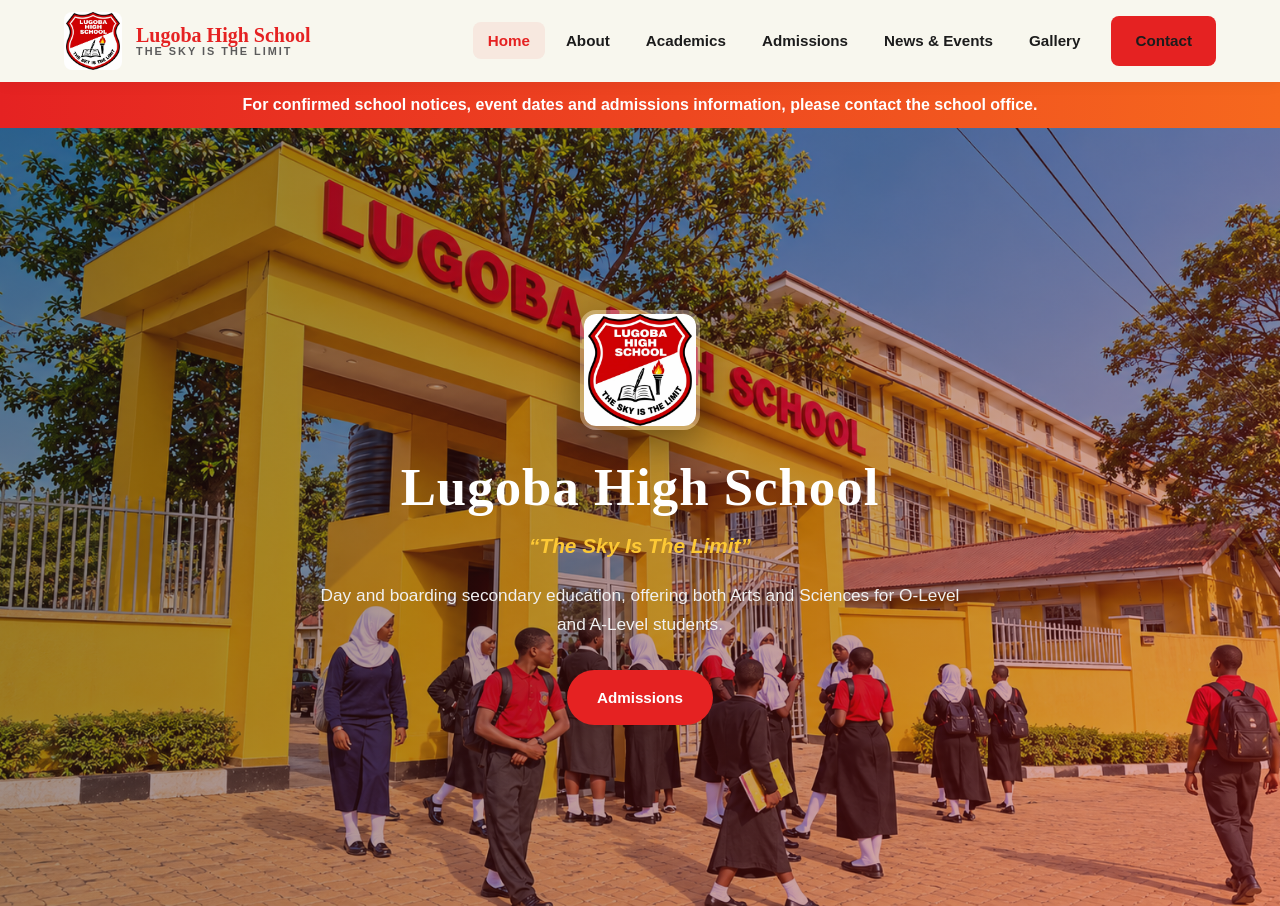
==== index.html @ 009a95e4 "Use compressed WebP images on Home Updated the favicon and Open Graph image to use a new badge image" ====
<!doctype html><html lang="en"><head><meta charset="utf-8"><meta name="viewport" content="width=device-width,initial-scale=1"><title>Lugoba High School | The Sky Is The Limit</title><meta name="description" content="Day and boarding secondary education in Arts and Sciences."><link rel="canonical" href="https://asha1512-i.github.io/lugoba-high-school/"><link rel="icon" href="img/badge.webp" type="image/png"><meta property="og:type" content="website"><meta property="og:title" content="Lugoba High School | The Sky Is The Limit"><meta property="og:description" content="Day and boarding secondary education in Arts and Sciences."><meta property="og:url" content="https://asha1512-i.github.io/lugoba-high-school/"><meta property="og:image" content="https://asha1512-i.github.io/lugoba-high-school/img/badge.webp"><meta name="twitter:card" content="summary_large_image"><link rel="stylesheet" href="css/styles.css"></head><body><header class="header"><nav class="nav"><a class="brand" href="index.html"><img src="img/badge.webp" alt="Lugoba badge"><span class="bt">Lugoba High School<span class="bs">The Sky Is The Limit</span></span></a><ul class="menu" id="menu"><li><a class="active" href="index.html">Home</a></li><li><a href="about.html">About</a></li><li><a href="academics.html">Academics</a></li><li><a href="admissions.html">Admissions</a></li><li><a href="news.html">News &amp; Events</a></li><li><a href="gallery.html">Gallery</a></li><li><a class="btn btn-primary" href="contact.html">Contact</a></li></ul><button class="burger" id="burger" aria-label="Menu"><span></span><span></span><span></span></button></nav></header><div class="marquee" role="status"><div class="container">For confirmed school notices, event dates and admissions information, please contact the school office.</div></div><section class="hero"><div class="container"><img class="badge-float" src="img/badge.webp" alt="Lugoba High School badge"><h1>Lugoba High School</h1><p class="motto">“The Sky Is The Limit”</p><p>Day and boarding secondary education, offering both Arts and Sciences for O-Level and A-Level students.</p><div class="hero-btns"><a class="btn btn-primary" href="admissions.html">Admissions</a><a class="btn btn-ghost" href="c
---- css/styles.css ----
:root{
  --red:#E52222;
  --red-dark:#B51515;
  --cream:#F8F7EE;
  --black:#111111;
  --orange:#F6681E;
  --yellow:#FDC935;
  --ink:#1c1c1c;
  --muted:#5b5b5b;
  --line:#e5e2d6;
  --shadow:0 10px 30px rgba(0,0,0,.08);
  --radius:14px;
  --maxw:1200px;
  --font:'Segoe UI',Roboto,'Helvetica Neue',Arial,sans-serif;
  --head:'Georgia','Times New Roman',serif;
}
*{margin:0;padding:0;box-sizing:border-box}
html{scroll-behavior:smooth}
body{font-family:var(--font);color:var(--ink);background:var(--cream);line-height:1.65;overflow-x:hidden}
img{max-width:100%;display:block}
a{color:inherit;text-decoration:none}
.container{max-width:var(--maxw);margin:0 auto;padding:0 24px}
h1,h2,h3,h4{font-family:var(--head);line-height:1.2;color:var(--black)}
section{position:relative}
.sec{padding:84px 0}
.sec-head{text-align:center;max-width:720px;margin:0 auto 54px}
.sec-head .kicker{display:inline-block;color:var(--red);font-weight:700;letter-spacing:2px;text-transform:uppercase;font-size:.78rem;font-family:var(--font);margin-bottom:12px}
.sec-head h2{font-size:2.3rem;margin-bottom:14px}
.sec-head p{color:var(--muted)}
.divider{width:70px;height:4px;background:linear-gradient(90deg,var(--orange),var(--yellow));border-radius:4px;margin:16px auto 0}

/* buttons */
.btn{display:inline-block;padding:13px 28px;border-radius:40px;font-weight:700;font-size:.95rem;transition:.25s;cursor:pointer;border:2px solid transparent}
.btn-primary{background:var(--red);color:#fff}
.btn-primary:hover{background:var(--red-dark);transform:translateY(-2px)}
.btn-ghost{background:transparent;color:#fff;border-color:rgba(255,255,255,.7)}
.btn-ghost:hover{background:#fff;color:var(--red)}
.btn-dark{background:var(--black);color:#fff}
.btn-dark:hover{background:#000;transform:translateY(-2px)}

/* top bar */
.topbar{background:var(--black);color:#ddd;font-size:.82rem}
.topbar .container{display:flex;justify-content:space-between;align-items:center;flex-wrap:wrap;gap:8px;padding-top:9px;padding-bottom:9px}
.topbar a{color:#ddd;transition:.2s}
.topbar a:hover{color:var(--yellow)}
.topbar .tb-left span{margin-right:20px}
.topbar .tb-left i,.topbar .tb-social a{color:var(--yellow)}
.topbar .tb-social a{margin-left:14px;font-weight:700}

/* header / nav */
.header{background:var(--cream);position:sticky;top:0;z-index:100;box-shadow:0 2px 14px rgba(0,0,0,.06)}
.nav{display:flex;align-items:center;justify-content:space-between;padding:12px 24px;max-width:var(--maxw);margin:0 auto}
.brand{display:flex;align-items:center;gap:14px}
.brand img{height:58px;width:58px;border-radius:8px;object-fit:cover}
.brand .bt{font-family:var(--head);font-weight:700;color:var(--red);font-size:1.25rem;line-height:1.1}
.brand .bs{display:block;font-family:var(--font);font-size:.68rem;letter-spacing:2px;color:var(--muted);text-transform:uppercase;font-weight:600}
.menu{display:flex;align-items:center;gap:6px;list-style:none}
.menu a{padding:10px 15px;font-weight:600;font-size:.95rem;border-radius:8px;transition:.2s;color:var(--ink)}
.menu a:hover,.menu a.active{color:var(--red);background:rgba(229,34,34,.07)}
.menu .btn{margin-left:10px;padding:10px 22px}
.menu .btn:hover{color:#fff}
.burger{display:none;flex-direction:column;gap:5px;background:none;border:none;cursor:pointer;padding:8px}
.burger span{width:26px;height:3px;background:var(--black);border-radius:3px;transition:.3s}

/* hero */
.hero{position:relative;display:flex;align-items:center;min-height:calc(100vh - 122px);background:linear-gradient(120deg,rgba(17,17,17,.48),rgba(181,21,21,.36)),url('../img/Lugoba High School Entrance Scene.png') center/cover;color:#fff;padding:80px 0;text-align:center}
.hero .badge-float{width:120px;height:120px;border-radius:16px;margin:0 auto 26px;box-shadow:0 12px 40px rgba(0,0,0,.4);border:4px solid rgba(255,255,255,.3)}
.hero h1{color:#fff;font-size:3.3rem;margin-bottom:10px;letter-spacing:1px}
.hero .motto{color:var(--yellow);font-size:1.3rem;font-weight:700;font-style:italic;margin-bottom:18px}
.hero p{max-width:650px;margin:0 auto 32px;color:#f0f0f0;font-size:1.08rem}
.hero .hero-btns{display:flex;gap:16px;justify-content:center;flex-wrap:wrap}

/* page banner */
.banner{background:linear-gradient(120deg,rgba(17,17,17,.85),rgba(181,21,21,.8)),url('../img/image 2.jpg') center/cover;color:#fff;padding:92px 0 72px;text-align:center}
.banner h1{color:#fff;font-size:2.8rem;margin-bottom:10px}
.banner .crumbs{color:#eee;font-size:.95rem}
.banner .crumbs a:hover{color:var(--yellow)}
.banner .crumbs span{color:var(--yellow)}

/* stats strip */
.stats{background:var(--black);color:#fff}
.stats .container{display:grid;grid-template-columns:repeat(4,1fr);gap:20px;padding:48px 24px}
.stat{text-align:center}
.stat .num{font-family:var(--head);font-size:2.6rem;font-weight:700;color:var(--yellow)}
.stat .lbl{font-size:.9rem;color:#ccc;letter-spacing:1px;text-transform:uppercase;margin-top:4px}

/* about intro two col */
.two-col{display:grid;grid-template-columns:1fr 1fr;gap:54px;align-items:center}
.two-col img{border-radius:var(--radius);box-shadow:var(--shadow);width:100%;height:100%;object-fit:cover;max-height:460px}
.two-col .kicker{color:var(--red);font-weight:700;letter-spacing:2px;text-transform:uppercase;font-size:.78rem;margin-bottom:12px;display:block}
.two-col h2{font-size:2.2rem;margin-bottom:18px}
.two-col p{color:var(--muted);margin-bottom:16px}
.ticks{list-style:none;margin:18px 0}
.ticks li{padding:7px 0 7px 32px;position:relative;font-weight:600;color:var(--ink)}
.ticks li:before{content:'\2713';position:absolute;left:0;top:7px;width:22px;height:22px;background:var(--red);color:#fff;border-radius:50%;font-size:.72rem;display:flex;align-items:center;justify-content:center}

/* cards grid */
.grid-3{display:grid;grid-template-columns:repeat(3,1fr);gap:28px}
.grid-2{display:grid;grid-template-columns:repeat(2,1fr);gap:28px}
.card{background:#fff;border-radius:var(--radius);box-shadow:var(--shadow);overflow:hidden;transition:.3s;border:1px solid var(--line)}
.card:hover{transform:translateY(-8px);box-shadow:0 18px 40px rgba(0,0,0,.13)}
.card .ico{width:64px;height:64px;border-radius:14px;background:linear-gradient(135deg,var(--red),var(--orange));color:#fff;display:flex;align-items:center;justify-content:center;font-size:1.7rem;margin-bottom:18px}
.card-body{padding:30px}
.card-body h3{font-size:1.3rem;margin-bottom:10px}
.card-body p{color:var(--muted);font-size:.96rem}
.card img.top{height:210px;width:100%;object-fit:cover}
.card .tag{display:inline-block;background:var(--yellow);color:var(--black);font-size:.72rem;font-weight:700;padding:4px 12px;border-radius:20px;text-transform:uppercase;letter-spacing:1px;margin-bottom:12px}
.card .meta{color:var(--red);font-size:.82rem;font-weight:700;margin-bottom:8px}
.readmore{color:var(--red);font-weight:700;font-size:.9rem;margin-top:12px;display:inline-block}
.readmore:hover{color:var(--orange)}

/* why strip */
.why{background:#fff}

/* programs list */
.prog{display:flex;gap:18px;align-items:flex-start;background:#fff;padding:26px;border-radius:var(--radius);box-shadow:var(--shadow);border-left:5px solid var(--red)}
.prog .pn{font-family:var(--head);font-size:2rem;color:var(--line);font-weight:700;min-width:60px}
.prog h3{font-size:1.2rem;margin-bottom:6px}
.prog p{color:var(--muted);font-size:.94rem}

/* cta banner */
.cta{background:linear-gradient(120deg,var(--red),var(--red-dark));color:#fff;text-align:center;padding:72px 0}
.cta h2{color:#fff;font-size:2.3rem;margin-bottom:14px}
.cta p{max-width:600px;margin:0 auto 28px;color:#ffe}

/* leaders */
.leader{text-align:center}
.leader img{width:100%;height:300px;object-fit:cover;border-radius:var(--radius);margin-bottom:16px;box-shadow:var(--shadow)}
.leader h3{font-size:1.2rem}
.leader .role{color:var(--red);font-weight:700;font-size:.9rem;margin-bottom:8px}
.leader p{color:var(--muted);font-size:.92rem}

/* gallery */
.gallery{display:grid;grid-template-columns:repeat(3,1fr);gap:16px}
.gallery a{overflow:hidden;border-radius:12px;position:relative;display:block;box-shadow:var(--shadow)}
.gallery img{height:240px;width:100%;object-fit:cover;transition:.4s}
.gallery a:hover img{transform:scale(1.1)}
.gallery a:after{content:'\2b';position:absolute;inset:0;background:rgba(229,34,34,.0);color:transparent;display:flex;align-items:center;justify-content:center;font-size:2rem;font-weight:300;transition:.3s}
.gallery a:hover:after{background:rgba(229,34,34,.55);color:#fff}

/* timeline */
.timeline{max-width:780px;margin:0 auto;position:relative;padding-left:40px}
.timeline:before{content:'';position:absolute;left:11px;top:6px;bottom:6px;width:3px;background:var(--line)}
.tl-item{position:relative;margin-bottom:34px}
.tl-item:before{content:'';position:absolute;left:-34px;top:4px;width:22px;height:22px;border-radius:50%;background:var(--red);border:4px solid var(--cream)}
.tl-item .yr{color:var(--red);font-weight:700;font-family:var(--head)}
.tl-item h3{font-size:1.15rem;margin:2px 0 6px}
.tl-item p{color:var(--muted);font-size:.94rem}

/* accordion */
.acc{max-width:820px;margin:0 auto}
.acc-item{background:#fff;border-radius:12px;box-shadow:var(--shadow);margin-bottom:14px;overflow:hidden;border:1px solid var(--line)}
.acc-q{padding:20px 24px;font-weight:700;cursor:pointer;display:flex;justify-content:space-between;align-items:center;font-family:var(--head);color:var(--black)}
.acc-q:hover{color:var(--red)}
.acc-q .pm{color:var(--red);font-size:1.4rem;transition:.3s}
.acc-item.open .pm{transform:rotate(45deg)}
.acc-a{max-height:0;overflow:hidden;transition:max-height .35s ease;padding:0 24px;color:var(--muted)}
.acc-item.open .acc-a{max-height:300px;padding:0 24px 22px}

/* contact */
.contact-grid{display:grid;grid-template-columns:1fr 1.2fr;gap:40px}
.info-card{background:#fff;padding:32px;border-radius:var(--radius);box-shadow:var(--shadow)}
.info-row{display:flex;gap:16px;margin-bottom:22px;align-items:flex-start}
.info-row .ic{width:48px;height:48px;min-width:48px;border-radius:12px;background:linear-gradient(135deg,var(--red),var(--orange));color:#fff;display:flex;align-items:center;justify-content:center;font-size:1.2rem}
.info-row h4{font-size:1rem;margin-bottom:3px}
.info-row p{color:var(--muted);font-size:.93rem}
form .fg{margin-bottom:18px}
form label{display:block;font-weight:600;margin-bottom:6px;font-size:.9rem}
form input,form select,form textarea{width:100%;padding:13px 16px;border:1px solid var(--line);border-radius:10px;font-family:inherit;font-size:.95rem;background:#fff;transition:.2s}
form input:focus,form select:focus,form textarea:focus{outline:none;border-color:var(--red);box-shadow:0 0 0 3px rgba(229,34,34,.12)}
form textarea{min-height:130px;resize:vertical}
.form-note{display:none;background:#e6f6e6;color:#1b7a1b;padding:14px;border-radius:10px;margin-top:14px;font-weight:600}
.form-note.error{background:#fde8e8;color:#a21b1b}
.map-wrap{border-radius:var(--radius);overflow:hidden;box-shadow:var(--shadow);margin-top:40px}
.map-wrap iframe{width:100%;height:360px;border:0;display:block}

/* footer */
.footer{background:var(--black);color:#bbb;padding:64px 0 0}
.footer .fgrid{display:grid;grid-template-columns:1.6fr 1fr 1fr 1.4fr;gap:36px;padding-bottom:48px}
.footer h4{color:#fff;font-size:1.05rem;margin-bottom:20px;position:relative;padding-bottom:12px}
.footer h4:after{content:'';position:absolute;left:0;bottom:0;width:40px;height:3px;background:var(--yellow)}
.footer .fbrand{display:flex;align-items:center;gap:12px;margin-bottom:16px}
.footer .fbrand img{width:52px;height:52px;border-radius:8px}
.footer .fbrand b{color:#fff;font-family:var(--head);font-size:1.15rem}
.footer p{font-size:.92rem;margin-bottom:12px}
.footer ul{list-style:none}
.footer ul li{margin-bottom:10px}
.footer ul a{font-size:.93rem;transition:.2s}
.footer ul a:hover{color:var(--yellow);padding-left:5px}
.footer .news input{width:100%;padding:12px 14px;border:none;border-radius:8px;margin-bottom:10px;font-family:inherit}
.fsocial{display:flex;gap:10px;margin-top:8px}
.fsocial a{width:38px;height:38px;border-radius:8px;background:#242424;display:flex;align-items:center;justify-content:center;color:#ddd;transition:.2s;font-weight:700}
.fsocial a:hover{background:var(--red);color:#fff}
.copy{border-top:1px solid #2a2a2a;padding:22px 0;text-align:center;font-size:.86rem;color:#888}
.copy span{color:var(--yellow)}

/* reveal animation */
.reveal{opacity:0;transform:translateY(30px);transition:.7s ease}
.reveal.show{opacity:1;transform:none}

/* responsive */
@media(max-width:960px){
  .two-col,.contact-grid{grid-template-columns:1fr}
  .grid-3{grid-template-columns:1fr 1fr}
  .footer .fgrid{grid-template-columns:1fr 1fr}
  .stats .container{grid-template-columns:1fr 1fr}
  .hero h1{font-size:2.5rem}
}
@media(max-width:720px){
  .menu{position:fixed;top:0;right:-100%;height:100vh;width:72%;max-width:320px;background:var(--black);flex-direction:column;align-items:flex-start;padding:90px 28px;gap:4px;transition:.35s;box-shadow:-10px 0 40px rgba(0,0,0,.3)}
  .menu.open{right:0}
  .menu a{color:#eee;width:100%}
  .menu a:hover,.menu a.active{background:rgba(255,255,255,.08);color:var(--yellow)}
  .menu .btn{margin-left:0;margin-top:10px}
  .burger{display:flex;z-index:120}
  .burger.open span:nth-child(1){transform:translateY(8px) rotate(45deg)}
  .burger.open span:nth-child(2){opacity:0}
  .burger.open span:nth-child(3){transform:translateY(-8px) rotate(-45deg)}
  .grid-3,.grid-2,.gallery{grid-template-columns:1fr}
  .sec{padding:60px 0}
  .hero h1{font-size:2rem}
  .sec-head h2{font-size:1.8rem}
}

.marquee {
  background-color: var(--red);
  color: #fff;
  padding: 10px;
  font-size: 1rem;
  font-weight: bold;
  text-align: center;
  background: linear-gradient(90deg, var(--red), var(--orange));
}
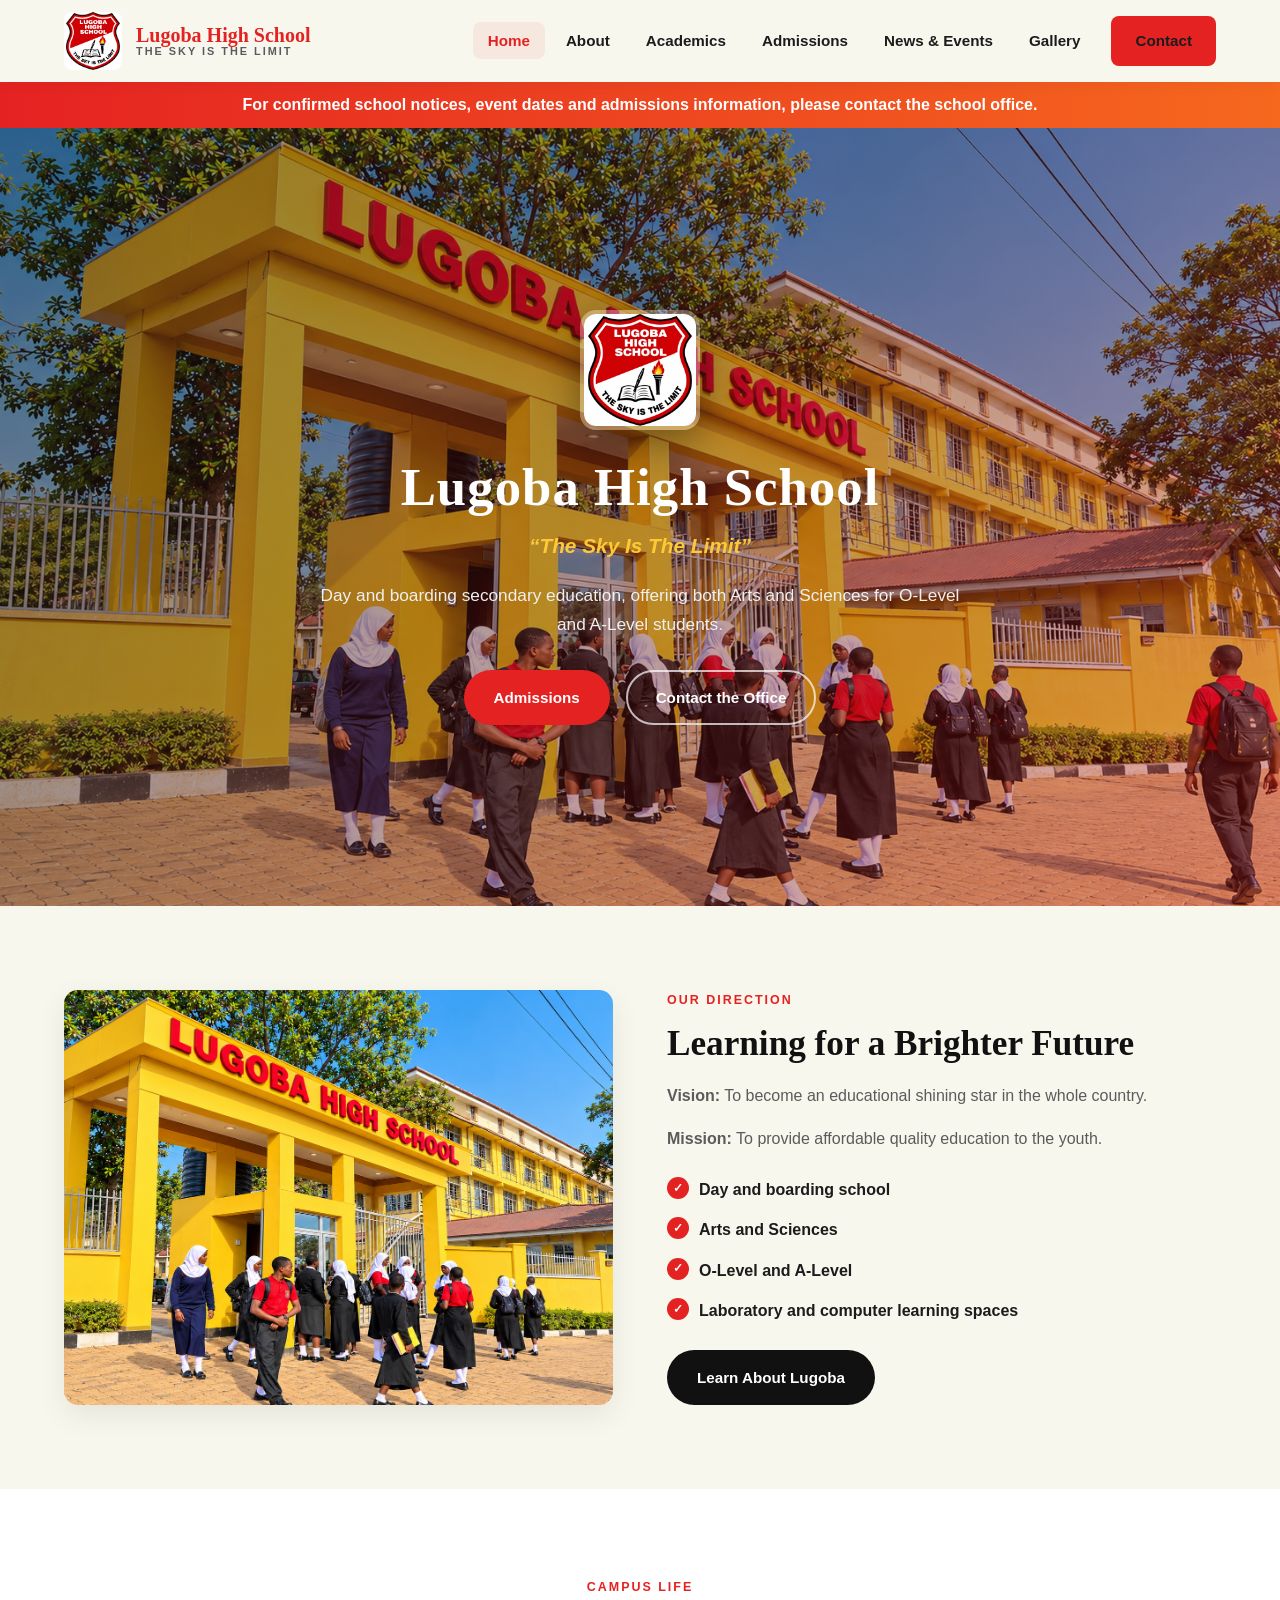
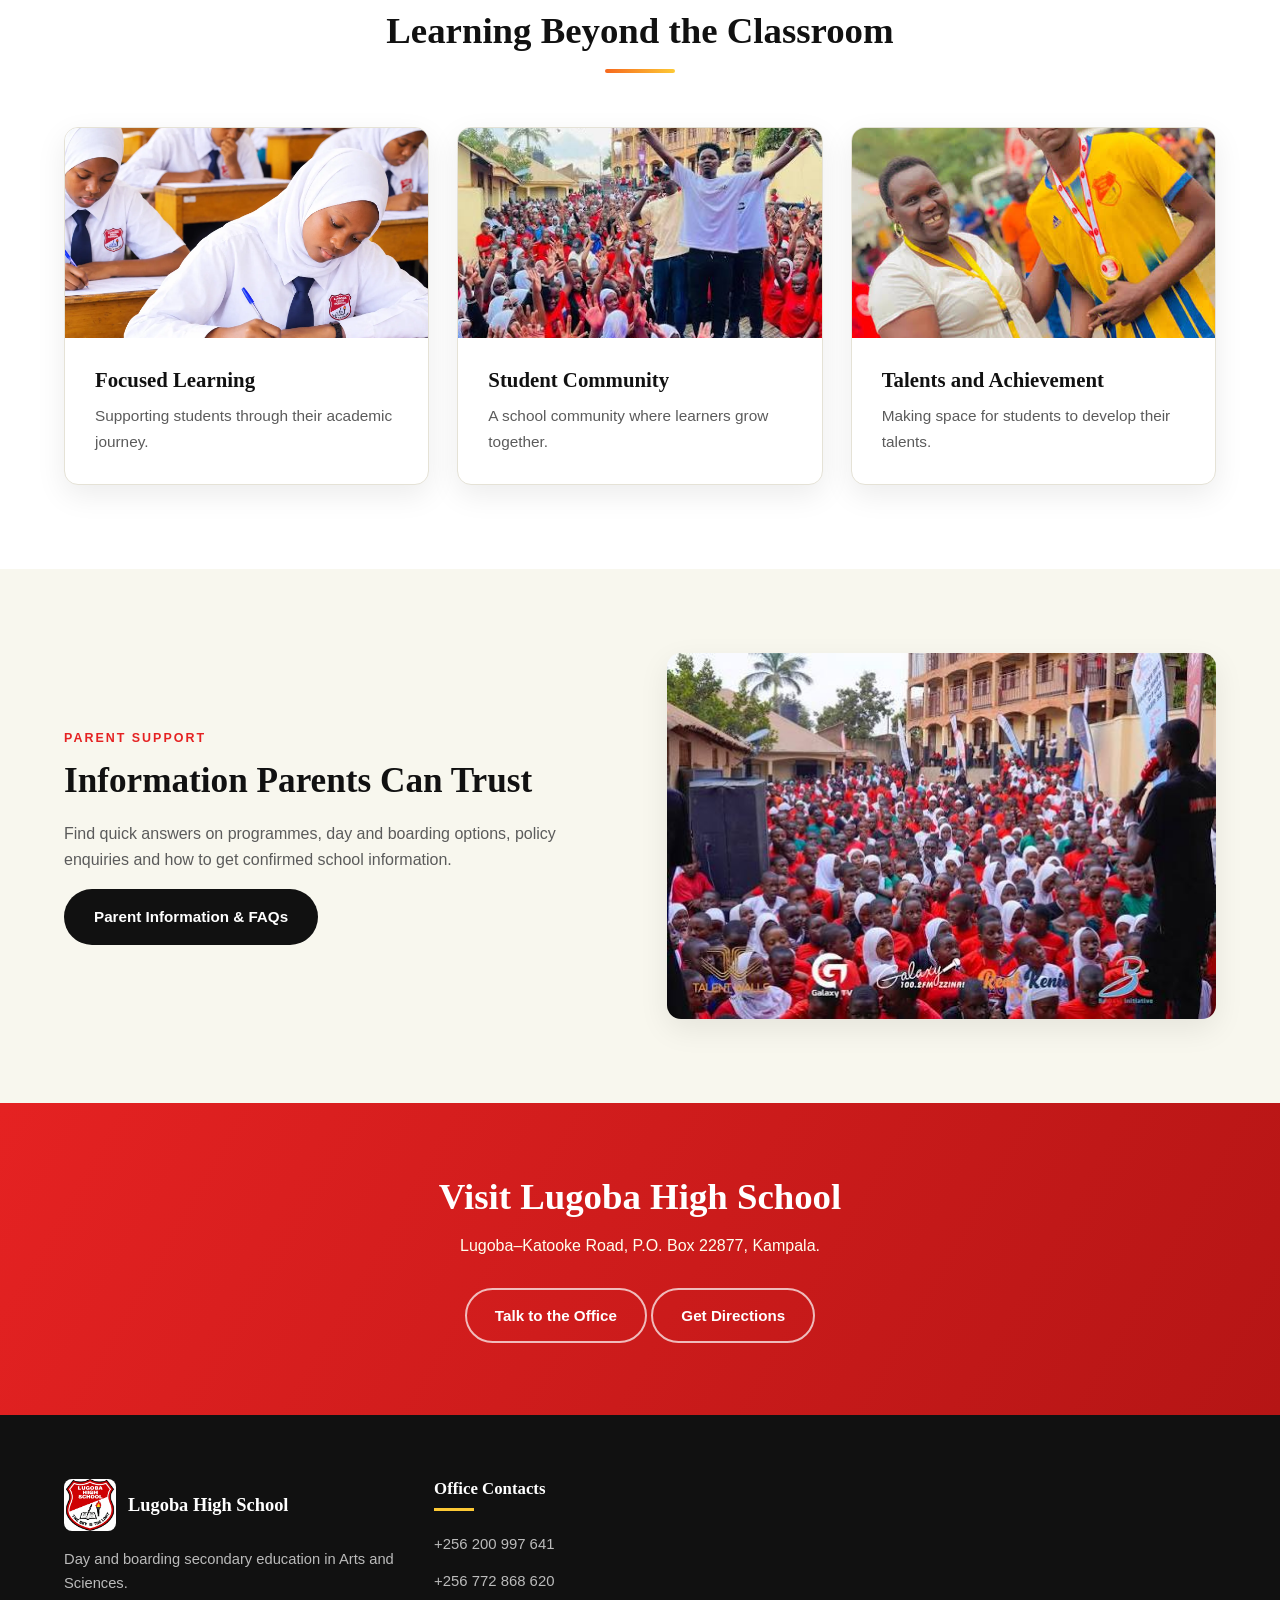
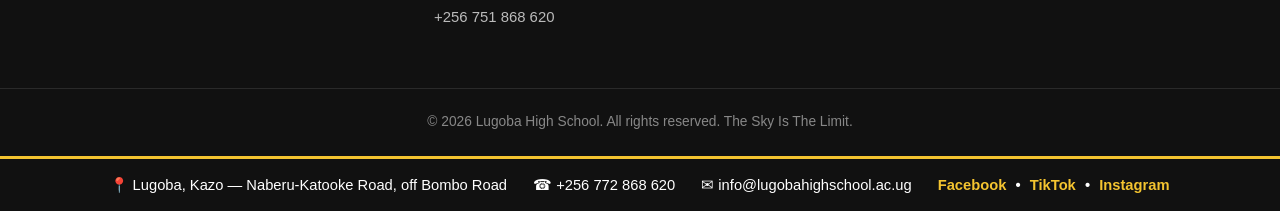
==== commit e33abe6c: "Restore complete homepage" ====
--- a/index.html
+++ b/index.html
@@ -1 +1 @@
-<!doctype html><html lang="en"><head><meta charset="utf-8"><meta name="viewport" content="width=device-width,initial-scale=1"><title>Lugoba High School | The Sky Is The Limit</title><meta name="description" content="Day and boarding secondary education in Arts and Sciences."><link rel="canonical" href="https://asha1512-i.github.io/lugoba-high-school/"><link rel="icon" href="img/badge.webp" type="image/png"><meta property="og:type" content="website"><meta property="og:title" content="Lugoba High School | The Sky Is The Limit"><meta property="og:description" content="Day and boarding secondary education in Arts and Sciences."><meta property="og:url" content="https://asha1512-i.github.io/lugoba-high-school/"><meta property="og:image" content="https://asha1512-i.github.io/lugoba-high-school/img/badge.webp"><meta name="twitter:card" content="summary_large_image"><link rel="stylesheet" href="css/styles.css"></head><body><header class="header"><nav class="nav"><a class="brand" href="index.html"><img src="img/badge.webp" alt="Lugoba badge"><span class="bt">Lugoba High School<span class="bs">The Sky Is The Limit</span></span></a><ul class="menu" id="menu"><li><a class="active" href="index.html">Home</a></li><li><a href="about.html">About</a></li><li><a href="academics.html">Academics</a></li><li><a href="admissions.html">Admissions</a></li><li><a href="news.html">News &amp; Events</a></li><li><a href="gallery.html">Gallery</a></li><li><a class="btn btn-primary" href="contact.html">Contact</a></li></ul><button class="burger" id="burger" aria-label="Menu"><span></span><span></span><span></span></button></nav></header><div class="marquee" role="status"><div class="container">For confirmed school notices, event dates and admissions information, please contact the school office.</div></div><section class="hero"><div class="container"><img class="badge-float" src="img/badge.webp" alt="Lugoba High School badge"><h1>Lugoba High School</h1><p class="motto">“The Sky Is The Limit”</p><p>Day and boarding secondary education, offering both Arts and Sciences for O-Level and A-Level students.</p><div class="hero-btns"><a class="btn btn-primary" href="admissions.html">Admissions</a><a class="btn btn-ghost" href="c
+<!doctype html><html lang="en"><head><meta charset="utf-8"><meta name="viewport" content="width=device-width,initial-scale=1"><title>Lugoba High School | The Sky Is The Limit</title><meta name="description" content="Day and boarding secondary education in Arts and Sciences."><link rel="canonical" href="https://asha1512-i.github.io/lugoba-high-school/"><link rel="icon" href="img/badge.webp" type="image/png"><meta property="og:type" content="website"><meta property="og:title" content="Lugoba High School | The Sky Is The Limit"><meta property="og:description" content="Day and boarding secondary education in Arts and Sciences."><meta property="og:url" content="https://asha1512-i.github.io/lugoba-high-school/"><meta property="og:image" content="https://asha1512-i.github.io/lugoba-high-school/img/badge.webp"><meta name="twitter:card" content="summary_large_image"><link rel="stylesheet" href="css/styles.css"></head><body><header class="header"><nav class="nav"><a class="brand" href="index.html"><img src="img/badge.webp" alt="Lugoba badge"><span class="bt">Lugoba High School<span class="bs">The Sky Is The Limit</span></span></a><ul class="menu" id="menu"><li><a class="active" href="index.html">Home</a></li><li><a href="about.html">About</a></li><li><a href="academics.html">Academics</a></li><li><a href="admissions.html">Admissions</a></li><li><a href="news.html">News &amp; Events</a></li><li><a href="gallery.html">Gallery</a></li><li><a class="btn btn-primary" href="contact.html">Contact</a></li></ul><button class="burger" id="burger" aria-label="Menu"><span></span><span></span><span></span></button></nav></header><div class="marquee" role="status"><div class="container">For confirmed school notices, event dates and admissions information, please contact the school office.</div></div><section class="hero"><div class="container"><img class="badge-float" src="img/badge.webp" alt="Lugoba High School badge"><h1>Lugoba High School</h1><p class="motto">“The Sky Is The Limit”</p><p>Day and boarding secondary education, offering both Arts and Sciences for O-Level and A-Level students.</p><div class="hero-btns"><a class="btn btn-primary" href="admissions.html">Admissions</a><a class="btn btn-ghost" href="contact.html">Contact the Office</a></div></div></section><section class="sec"><div class="container two-col reveal"><img src="img/Lugoba%20High%20School%20Entrance%20Scene.png" alt="Lugoba High School campus"><div><span class="kicker">Our direction</span><h2>Learning for a Brighter Future</h2><p><strong>Vision:</strong> To become an educational shining star in the whole country.</p><p><strong>Mission:</strong> To provide affordable quality education to the youth.</p><ul class="ticks"><li>Day and boarding school</li><li>Arts and Sciences</li><li>O-Level and A-Level</li><li>Laboratory and computer learning spaces</li></ul><a class="btn btn-dark" href="about.html">Learn About Lugoba</a></div></div></section><section class="sec why"><div class="container"><div class="sec-head reveal"><span class="kicker">Campus life</span><h2>Learning Beyond the Classroom</h2><div class="divider"></div></div><div class="grid-3"><div class="card reveal"><img class="top" src="img/classroom.webp" alt="Students learning"><div class="card-body"><h3>Focused Learning</h3><p>Supporting students through their academic journey.</p></div></div><div class="card reveal"><img class="top" src="img/image%201.jpg" alt="Student community"><div class="card-body"><h3>Student Community</h3><p>A school community where learners grow together.</p></div></div><div class="card reveal"><img class="top" src="img/sports.jpg" alt="Student achievement"><div class="card-body"><h3>Talents and Achievement</h3><p>Making space for students to develop their talents.</p></div></div></div></div></section><section class="sec"><div class="container two-col reveal"><div><span class="kicker">Parent support</span><h2>Information Parents Can Trust</h2><p>Find quick answers on programmes, day and boarding options, policy enquiries and how to get confirmed school information.</p><a class="btn btn-dark" href="parents.html">Parent Information &amp; FAQs</a></div><img src="img/image%202.jpg" alt="Students at Lugoba High School"></div></section><section class="cta"><div class="container reveal"><h2>Visit Lugoba High School</h2><p>Lugoba–Katooke Road, P.O. Box 22877, Kampala.</p><a class="btn btn-ghost" href="contact.html">Talk to the Office</a> <a class="btn btn-ghost" target="_blank" rel="noopener" href="https://www.google.com/maps/search/?api=1&amp;query=Lugoba%20Katooke%20Road%2C%20Kampala">Get Directions</a></div></section><footer class="footer"><div class="container"><div class="fgrid"><div><div class="fbrand"><img src="img/badge.webp" alt="Lugoba badge"><b>Lugoba High School</b></div><p>Day and boarding secondary education in Arts and Sciences.</p></div><div><h4>Office Contacts</h4><ul><li><a href="tel:+256200997641">+256 200 997 641</a></li><li><a href="tel:+256772868620">+256 772 868 620</a></li><li><a href="tel:+256751868620">+256 751 868 620</a></li></ul></div></div></div><div class="copy">&copy; 2026 Lugoba High School. All rights reserved. The Sky Is The Limit.</div></footer><script src="js/main.js"></script></body></html>
--- a/css/styles.css
+++ b/css/styles.css
@@ -195,8 +195,9 @@
 .copy span{color:var(--yellow)}
 
 /* reveal animation */
-.reveal{opacity:0;transform:translateY(30px);transition:.7s ease}
-.reveal.show{opacity:1;transform:none}
+/* Keep content visible if JavaScript is unavailable or fails. */
+.js .reveal{opacity:0;transform:translateY(30px);transition:.7s ease}
+.js .reveal.show{opacity:1;transform:none}
 
 /* responsive */
 @media(max-width:960px){
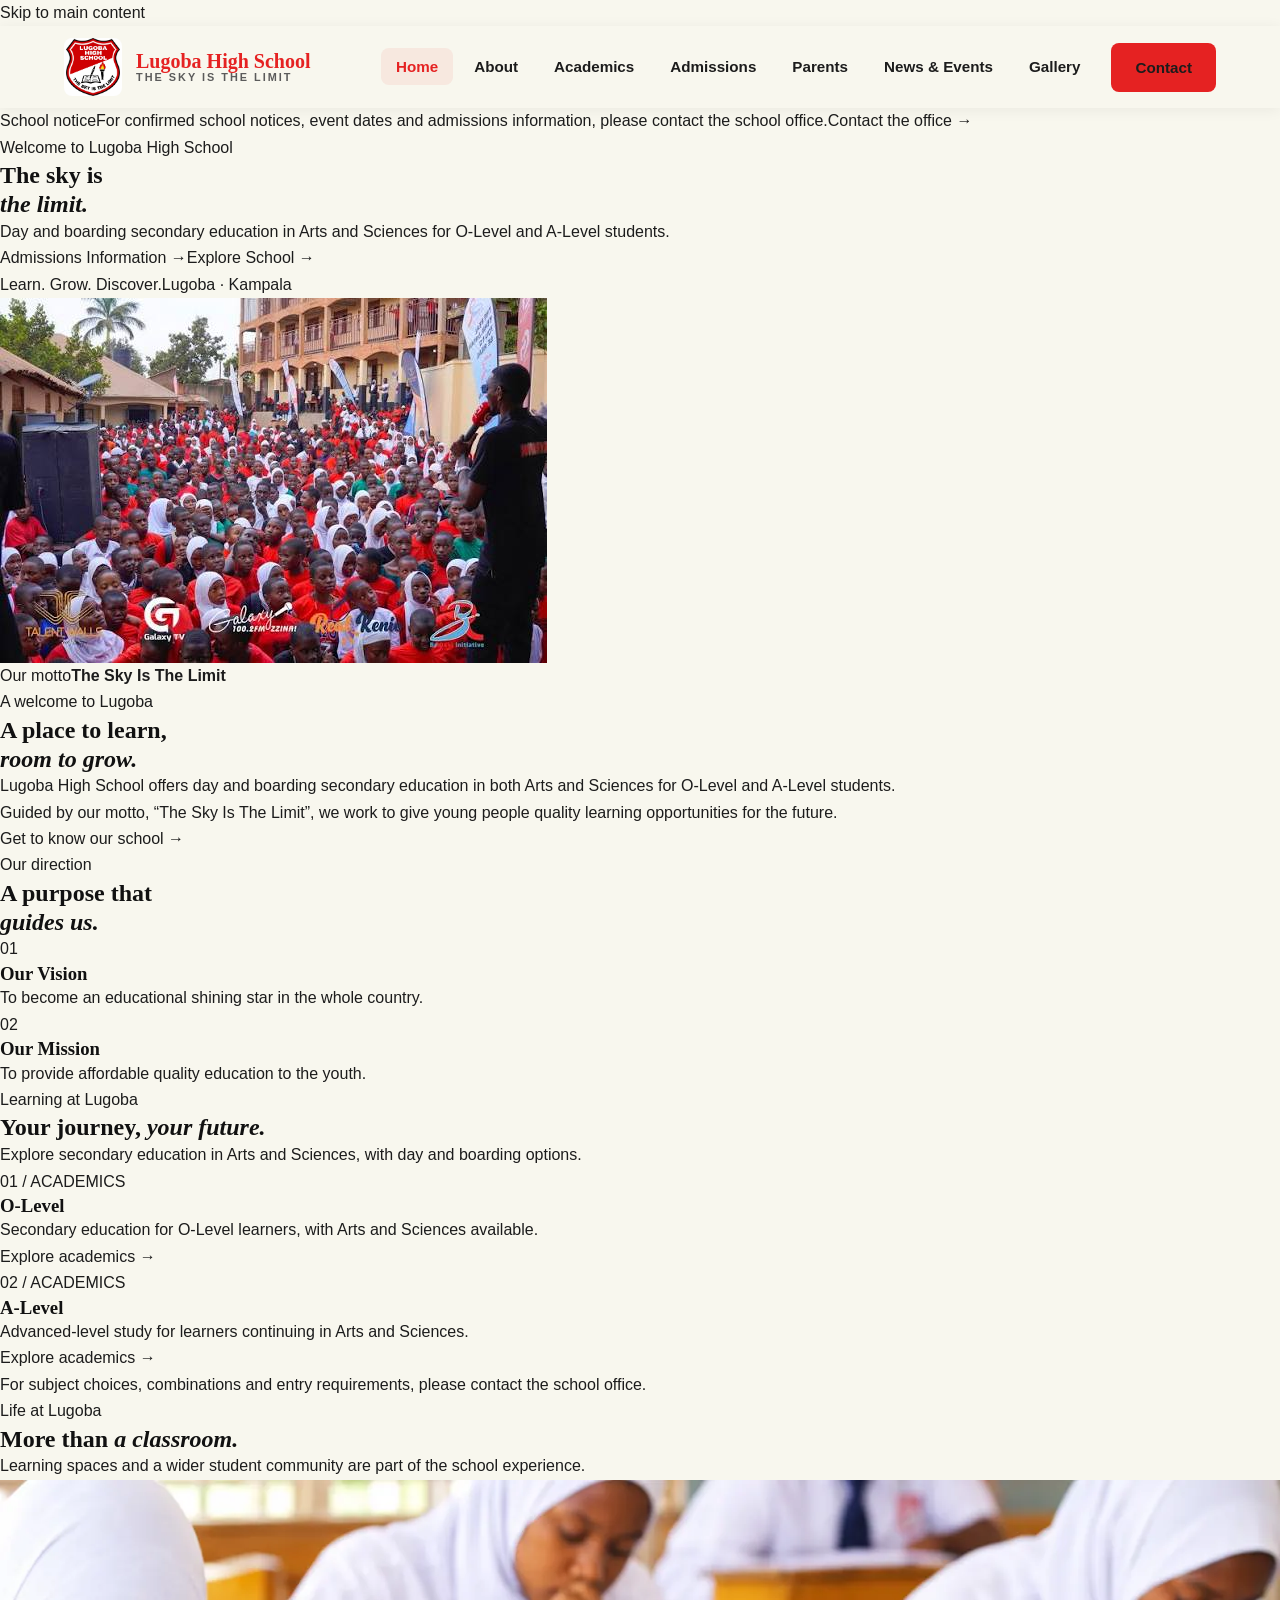
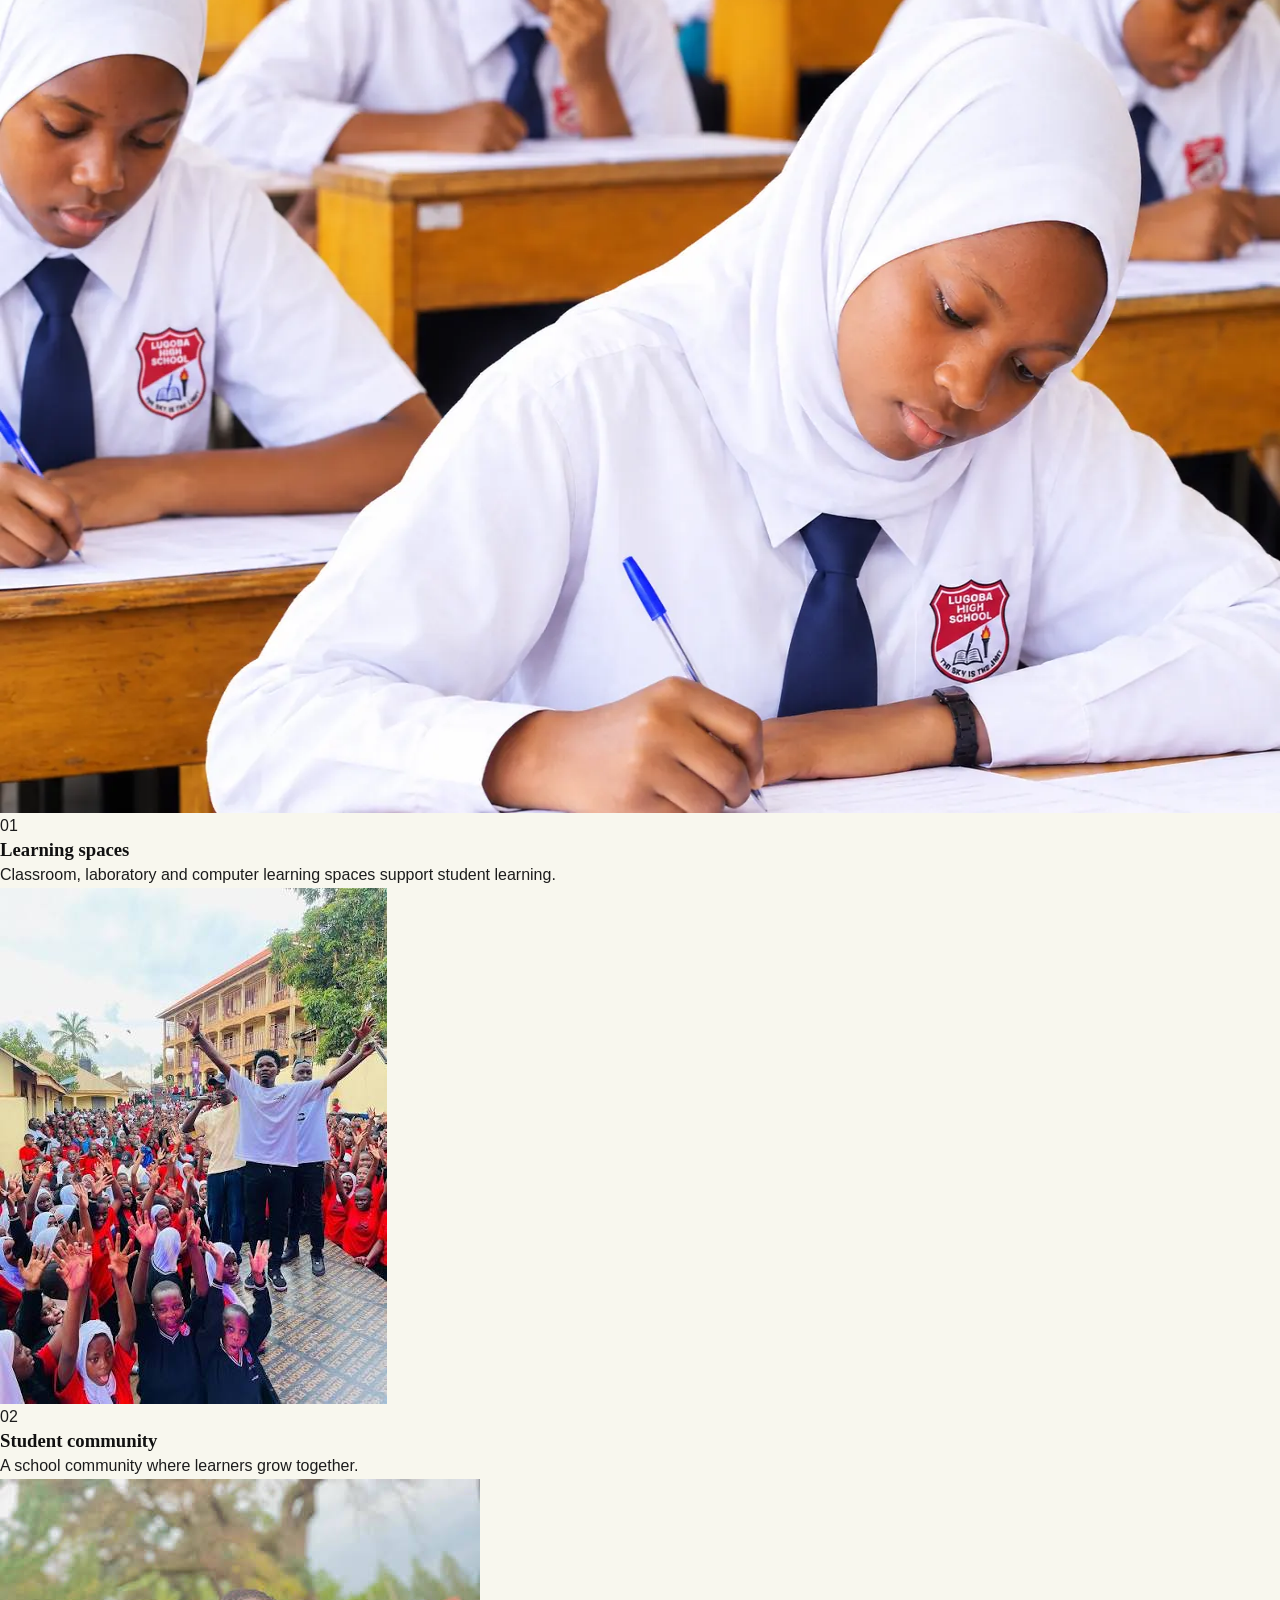
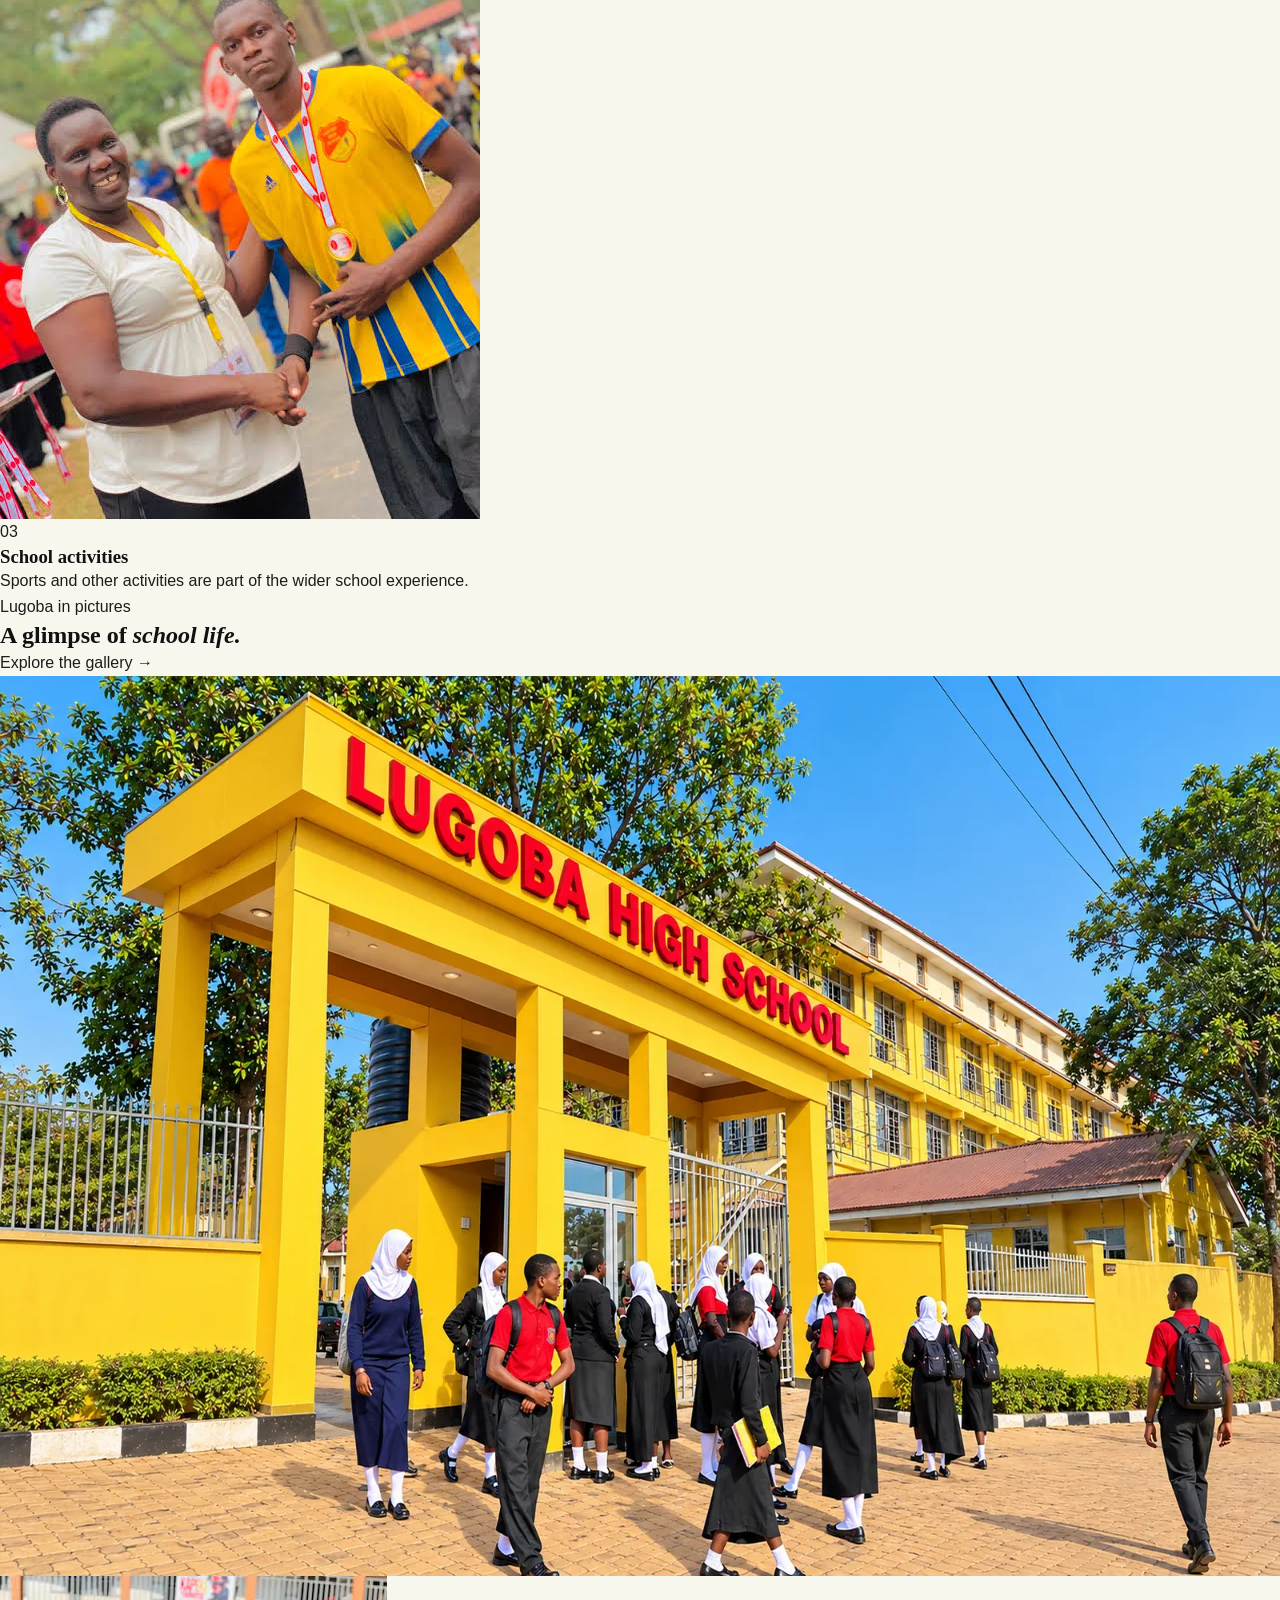
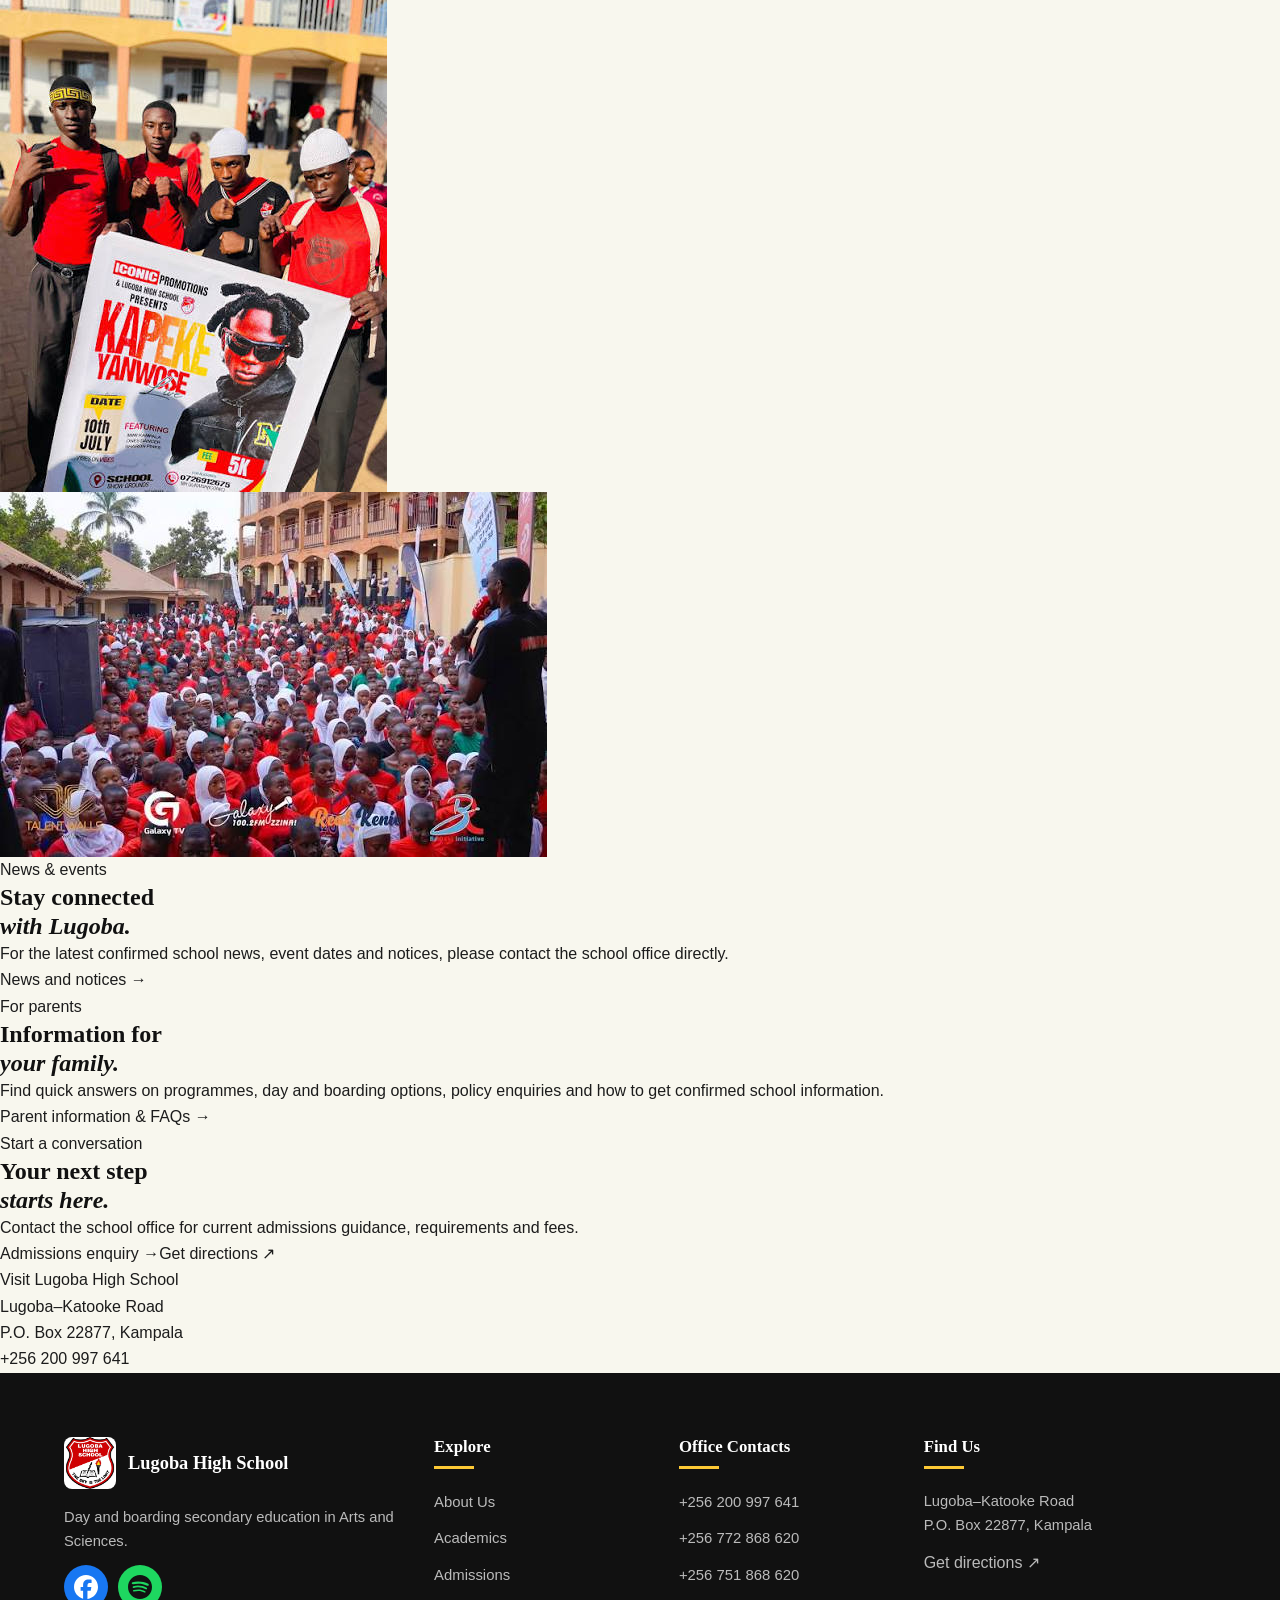
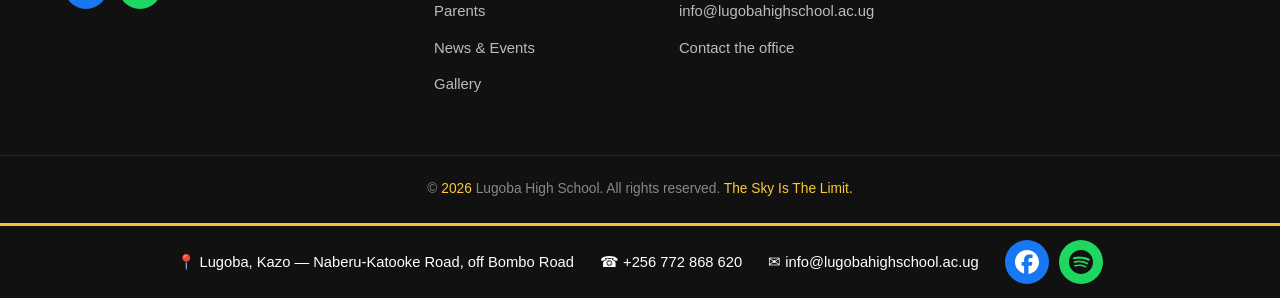
==== commit 412a9551: "Redesign: index.html" ====
--- a/index.html
+++ b/index.html
@@ -1 +1,83 @@
-<!doctype html><html lang="en"><head><meta charset="utf-8"><meta name="viewport" content="width=device-width,initial-scale=1"><title>Lugoba High School | The Sky Is The Limit</title><meta name="description" content="Day and boarding secondary education in Arts and Sciences."><link rel="canonical" href="https://asha1512-i.github.io/lugoba-high-school/"><link rel="icon" href="img/badge.webp" type="image/png"><meta property="og:type" content="website"><meta property="og:title" content="Lugoba High School | The Sky Is The Limit"><meta property="og:description" content="Day and boarding secondary education in Arts and Sciences."><meta property="og:url" content="https://asha1512-i.github.io/lugoba-high-school/"><meta property="og:image" content="https://asha1512-i.github.io/lugoba-high-school/img/badge.webp"><meta name="twitter:card" content="summary_large_image"><link rel="stylesheet" href="css/styles.css"></head><body><header class="header"><nav class="nav"><a class="brand" href="index.html"><img src="img/badge.webp" alt="Lugoba badge"><span class="bt">Lugoba High School<span class="bs">The Sky Is The Limit</span></span></a><ul class="menu" id="menu"><li><a class="active" href="index.html">Home</a></li><li><a href="about.html">About</a></li><li><a href="academics.html">Academics</a></li><li><a href="admissions.html">Admissions</a></li><li><a href="news.html">News &amp; Events</a></li><li><a href="gallery.html">Gallery</a></li><li><a class="btn btn-primary" href="contact.html">Contact</a></li></ul><button class="burger" id="burger" aria-label="Menu"><span></span><span></span><span></span></button></nav></header><div class="marquee" role="status"><div class="container">For confirmed school notices, event dates and admissions information, please contact the school office.</div></div><section class="hero"><div class="container"><img class="badge-float" src="img/badge.webp" alt="Lugoba High School badge"><h1>Lugoba High School</h1><p class="motto">“The Sky Is The Limit”</p><p>Day and boarding secondary education, offering both Arts and Sciences for O-Level and A-Level students.</p><div class="hero-btns"><a class="btn btn-primary" href="admissions.html">Admissions</a><a class="btn btn-ghost" href="contact.html">Contact the Office</a></div></div></section><section class="sec"><div class="container two-col reveal"><img src="img/Lugoba%20High%20School%20Entrance%20Scene.png" alt="Lugoba High School campus"><div><span class="kicker">Our direction</span><h2>Learning for a Brighter Future</h2><p><strong>Vision:</strong> To become an educational shining star in the whole country.</p><p><strong>Mission:</strong> To provide affordable quality education to the youth.</p><ul class="ticks"><li>Day and boarding school</li><li>Arts and Sciences</li><li>O-Level and A-Level</li><li>Laboratory and computer learning spaces</li></ul><a class="btn btn-dark" href="about.html">Learn About Lugoba</a></div></div></section><section class="sec why"><div class="container"><div class="sec-head reveal"><span class="kicker">Campus life</span><h2>Learning Beyond the Classroom</h2><div class="divider"></div></div><div class="grid-3"><div class="card reveal"><img class="top" src="img/classroom.webp" alt="Students learning"><div class="card-body"><h3>Focused Learning</h3><p>Supporting students through their academic journey.</p></div></div><div class="card reveal"><img class="top" src="img/image%201.jpg" alt="Student community"><div class="card-body"><h3>Student Community</h3><p>A school community where learners grow together.</p></div></div><div class="card reveal"><img class="top" src="img/sports.jpg" alt="Student achievement"><div class="card-body"><h3>Talents and Achievement</h3><p>Making space for students to develop their talents.</p></div></div></div></div></section><section class="sec"><div class="container two-col reveal"><div><span class="kicker">Parent support</span><h2>Information Parents Can Trust</h2><p>Find quick answers on programmes, day and boarding options, policy enquiries and how to get confirmed school information.</p><a class="btn btn-dark" href="parents.html">Parent Information &amp; FAQs</a></div><img src="img/image%202.jpg" alt="Students at Lugoba High School"></div></section><section class="cta"><div class="container reveal"><h2>Visit Lugoba High School</h2><p>Lugoba–Katooke Road, P.O. Box 22877, Kampala.</p><a class="btn btn-ghost" href="contact.html">Talk to the Office</a> <a class="btn btn-ghost" target="_blank" rel="noopener" href="https://www.google.com/maps/search/?api=1&amp;query=Lugoba%20Katooke%20Road%2C%20Kampala">Get Directions</a></div></section><footer class="footer"><div class="container"><div class="fgrid"><div><div class="fbrand"><img src="img/badge.webp" alt="Lugoba badge"><b>Lugoba High School</b></div><p>Day and boarding secondary education in Arts and Sciences.</p></div><div><h4>Office Contacts</h4><ul><li><a href="tel:+256200997641">+256 200 997 641</a></li><li><a href="tel:+256772868620">+256 772 868 620</a></li><li><a href="tel:+256751868620">+256 751 868 620</a></li></ul></div></div></div><div class="copy">&copy; 2026 Lugoba High School. All rights reserved. The Sky Is The Limit.</div></footer><script src="js/main.js"></script></body></html>+<!doctype html>
+<html lang="en">
+<head>
+  <meta charset="utf-8">
+  <meta name="viewport" content="width=device-width,initial-scale=1">
+  <title>Lugoba High School | The Sky Is The Limit</title>
+  <meta name="description" content="Day and boarding secondary education in Arts and Sciences for O-Level and A-Level learners at Lugoba High School.">
+  <link rel="canonical" href="https://asha1512-i.github.io/lugoba-high-school/">
+  <link rel="icon" href="img/badge.webp" type="image/webp">
+  <meta property="og:type" content="website">
+  <meta property="og:title" content="Lugoba High School | The Sky Is The Limit">
+  <meta property="og:description" content="Day and boarding secondary education in Arts and Sciences.">
+  <meta property="og:url" content="https://asha1512-i.github.io/lugoba-high-school/">
+  <meta property="og:image" content="https://asha1512-i.github.io/lugoba-high-school/img/badge.webp">
+  <meta name="twitter:card" content="summary_large_image">
+  <link rel="stylesheet" href="css/styles.css">
+  <link rel="stylesheet" href="css/home-redesign.css">
+  <noscript><style>
+    @media (max-width:1100px) {
+      .home-page .nav { flex-wrap:wrap }
+      .home-page .burger { display:none }
+      .home-page .menu { position:static; order:3; width:100%; max-width:none; height:auto; display:flex; flex-direction:row; align-items:center; gap:4px; overflow-x:auto; overflow-y:hidden; padding:4px 0 8px; background:transparent; box-shadow:none; visibility:visible; transform:none }
+      .home-page .menu li { width:auto; flex:0 0 auto }
+      .home-page .menu a { width:auto; color:var(--ink) }
+      .home-page .menu a.active, .home-page .menu a:hover { color:var(--red-dark); background:#f8efed }
+    }
+  </style></noscript>
+</head>
+<body class="home-page">
+  <a class="home-skip" href="#main">Skip to main content</a>
+  <header class="header">
+    <nav class="nav" aria-label="Main navigation">
+      <a class="brand" href="index.html"><img src="img/badge.webp" alt="Lugoba High School badge" width="700" height="700"><span class="bt">Lugoba High School<span class="bs">The Sky Is The Limit</span></span></a>
+      <ul class="menu" id="menu">
+        <li><a class="active" aria-current="page" href="index.html">Home</a></li>
+        <li><a href="about.html">About</a></li>
+        <li><a href="academics.html">Academics</a></li>
+        <li><a href="admissions.html">Admissions</a></li>
+        <li><a href="parents.html">Parents</a></li>
+        <li><a href="news.html">News &amp; Events</a></li>
+        <li><a href="gallery.html">Gallery</a></li>
+        <li><a class="btn btn-primary" href="contact.html">Contact</a></li>
+      </ul>
+      <button class="burger" id="burger" type="button" aria-label="Toggle navigation" aria-controls="menu" aria-expanded="false"><span></span><span></span><span></span></button>
+    </nav>
+  </header>
+  <div class="home-notice"><div class="home-wrap"><span class="home-notice-label">School notice</span><span>For confirmed school notices, event dates and admissions information, please contact the school office.</span><a href="contact.html">Contact the office <span aria-hidden="true">→</span></a></div></div>
+  <main id="main">
+    <section class="home-hero" aria-labelledby="hero-title">
+      <div class="home-hero-image" role="img" aria-label="Lugoba High School entrance"></div>
+      <div class="home-wrap home-hero-content">
+        <p class="home-eyebrow home-eyebrow-light"><span></span> Welcome to Lugoba High School</p>
+        <h1 id="hero-title">The sky is<br><em>the limit.</em></h1>
+        <p class="home-hero-copy">Day and boarding secondary education in Arts and Sciences for O-Level and A-Level students.</p>
+        <div class="home-actions"><a class="home-button home-button-gold" href="admissions.html">Admissions Information <span aria-hidden="true">→</span></a><a class="home-button home-button-outline" href="about.html">Explore School <span aria-hidden="true">→</span></a></div>
+      </div>
+      <div class="home-hero-bottom"><div class="home-wrap"><span>Learn. Grow. Discover.</span><span>Lugoba · Kampala</span></div></div>
+    </section>
+
+    <section class="home-section home-intro" aria-labelledby="welcome-title">
+      <div class="home-wrap home-intro-grid">
+        <div class="home-intro-image"><img src="img/image%202.jpg" alt="Students at Lugoba High School" width="547" height="365" loading="lazy" decoding="async"><div class="home-image-caption"><span>Our motto</span><strong>The Sky Is The Limit</strong></div></div>
+        <div class="home-intro-copy"><p class="home-eyebrow"><span></span> A welcome to Lugoba</p><h2 id="welcome-title">A place to learn,<br><em>room to grow.</em></h2><p>Lugoba High School offers day and boarding secondary education in both Arts and Sciences for O-Level and A-Level students.</p><p>Guided by our motto, “The Sky Is The Limit”, we work to give young people quality learning opportunities for the future.</p><a class="home-text-link" href="about.html">Get to know our school <span aria-hidden="true">→</span></a></div>
+      </div>
+    </section>
+
+    <section class="home-purpose" aria-labelledby="purpose-title"><div class="home-wrap home-purpose-grid"><div><p class="home-eyebrow"><span></span> Our direction</p><h2 id="purpose-title">A purpose that<br><em>guides us.</em></h2></div><div class="home-purpose-item"><span class="home-number">01</span><h3>Our Vision</h3><p>To become an educational shining star in the whole country.</p></div><div class="home-purpose-item"><span class="home-number">02</span><h3>Our Mission</h3><p>To provide affordable quality education to the youth.</p></div></div></section>
+
+    <section class="home-section home-academics" aria-labelledby="academic-title"><div class="home-wrap"><div class="home-section-head"><div><p class="home-eyebrow"><span></span> Learning at Lugoba</p><h2 id="academic-title">Your journey, <em>your future.</em></h2></div><p>Explore secondary education in Arts and Sciences, with day and boarding options.</p></div><div class="home-programmes"><article class="home-programme"><span class="home-programme-number">01 / ACADEMICS</span><div><h3>O-Level</h3><p>Secondary education for O-Level learners, with Arts and Sciences available.</p><a class="home-text-link" href="academics.html">Explore academics <span aria-hidden="true">→</span></a></div></article><article class="home-programme home-programme-dark"><span class="home-programme-number">02 / ACADEMICS</span><div><h3>A-Level</h3><p>Advanced-level study for learners continuing in Arts and Sciences.</p><a class="home-text-link" href="academics.html">Explore academics <span aria-hidden="true">→</span></a></div></article></div><p class="home-small-note">For subject choices, combinations and entry requirements, please <a href="contact.html">contact the school office</a>.</p></div></section>
+
+    <section class="home-section home-life" aria-labelledby="life-title"><div class="home-wrap"><div class="home-section-head"><div><p class="home-eyebrow"><span></span> Life at Lugoba</p><h2 id="life-title">More than <em>a classroom.</em></h2></div><p>Learning spaces and a wider student community are part of the school experience.</p></div><div class="home-life-grid"><article><img src="img/classroom.webp" alt="Students learning in a classroom" width="1400" height="933" loading="lazy" decoding="async"><div><span>01</span><h3>Learning spaces</h3><p>Classroom, laboratory and computer learning spaces support student learning.</p></div></article><article><img src="img/image%201.jpg" alt="Lugoba High School student community" width="387" height="516" loading="lazy" decoding="async"><div><span>02</span><h3>Student community</h3><p>A school community where learners grow together.</p></div></article><article><img src="img/sports.jpg" alt="Sports activity at Lugoba High School" width="480" height="640" loading="lazy" decoding="async"><div><span>03</span><h3>School activities</h3><p>Sports and other activities are part of the wider school experience.</p></div></article></div></div></section>
+
+    <section class="home-section home-gallery" aria-labelledby="gallery-title"><div class="home-wrap"><div class="home-section-head"><div><p class="home-eyebrow"><span></span> Lugoba in pictures</p><h2 id="gallery-title">A glimpse of <em>school life.</em></h2></div><a class="home-text-link" href="gallery.html">Explore the gallery <span aria-hidden="true">→</span></a></div><div class="home-gallery-grid"><img src="img/entrance.webp" alt="Lugoba High School entrance" width="1600" height="900" loading="lazy" decoding="async"><img src="img/entertainment.jpg" alt="School entertainment activity" width="387" height="516" loading="lazy" decoding="async"><img src="img/image%202.jpg" alt="Students at Lugoba High School" width="547" height="365" loading="lazy" decoding="async"></div></div></section>
+
+    <section class="home-section home-community" aria-label="Information for our community"><div class="home-wrap home-community-grid"><article class="home-community-card"><p class="home-eyebrow"><span></span> News &amp; events</p><h2>Stay connected<br><em>with Lugoba.</em></h2><p>For the latest confirmed school news, event dates and notices, please contact the school office directly.</p><a class="home-text-link" href="news.html">News and notices <span aria-hidden="true">→</span></a></article><article class="home-community-card home-parent-card"><p class="home-eyebrow"><span></span> For parents</p><h2>Information for<br><em>your family.</em></h2><p>Find quick answers on programmes, day and boarding options, policy enquiries and how to get confirmed school information.</p><a class="home-text-link" href="parents.html">Parent information &amp; FAQs <span aria-hidden="true">→</span></a></article></div></section>
+
+    <section class="home-visit" aria-labelledby="visit-title"><div class="home-wrap home-visit-grid"><div><p class="home-eyebrow home-eyebrow-light"><span></span> Start a conversation</p><h2 id="visit-title">Your next step<br><em>starts here.</em></h2><p>Contact the school office for current admissions guidance, requirements and fees.</p><div class="home-actions"><a class="home-button home-button-gold" href="contact.html">Admissions enquiry <span aria-hidden="true">→</span></a><a class="home-button home-button-outline" href="https://www.google.com/maps/search/?api=1&amp;query=Lugoba%20Katooke%20Road%2C%20Kampala" target="_blank" rel="noopener noreferrer">Get directions <span aria-hidden="true">↗</span></a></div></div><div class="home-visit-detail"><span>Visit Lugoba High School</span><p>Lugoba–Katooke Road<br>P.O. Box 22877, Kampala</p><a href="tel:+256200997641">+256 200 997 641</a></div></div></section>
+  </main>
+  <footer class="footer"><div class="container"><div class="fgrid"><div><div class="fbrand"><img src="img/badge.webp" alt="Lugoba High School badge" width="700" height="700" loading="lazy" decoding="async"><b>Lugoba High School</b></div><p>Day and boarding secondary education in Arts and Sciences.</p><div class="fsocial" aria-label="School social media"><a href="https://www.facebook.com/groups/luhis/" target="_blank" rel="noopener noreferrer" aria-label="Lugoba High School Facebook group">f</a><a href="https://open.spotify.com/artist/0lJBjRxOYn2JRGLS1HIOl6" target="_blank" rel="noopener noreferrer" aria-label="Lugoba High School on Spotify">S</a></div></div><div><h4>Explore</h4><ul><li><a href="about.html">About Us</a></li><li><a href="academics.html">Academics</a></li><li><a href="admissions.html">Admissions</a></li><li><a href="parents.html">Parents</a></li><li><a href="news.html">News &amp; Events</a></li><li><a href="gallery.html">Gallery</a></li></ul></div><div><h4>Office Contacts</h4><ul><li><a href="tel:+256200997641">+256 200 997 641</a></li><li><a href="tel:+256772868620">+256 772 868 620</a></li><li><a href="tel:+256751868620">+256 751 868 620</a></li><li><a href="mailto:info@lugobahighschool.ac.ug">info@lugobahighschool.ac.ug</a></li><li><a href="contact.html">Contact the office</a></li></ul></div><div><h4>Find Us</h4><p>Lugoba–Katooke Road<br>P.O. Box 22877, Kampala</p><a class="home-footer-link" href="https://www.google.com/maps/search/?api=1&amp;query=Lugoba%20Katooke%20Road%2C%20Kampala" target="_blank" rel="noopener noreferrer">Get directions ↗</a></div></div></div><div class="copy">&copy; <span id="year">2026</span> Lugoba High School. All rights reserved. <span>The Sky Is The Limit.</span></div></footer>
+  <script src="js/main.js"></script>
+  <script>const homeMenu=document.getElementById('menu'),homeBurger=document.getElementById('burger');if(homeMenu&&homeBurger){const syncHomeMenu=()=>homeBurger.setAttribute('aria-expanded',String(homeMenu.classList.contains('open')));new MutationObserver(syncHomeMenu).observe(homeMenu,{attributes:true,attributeFilter:['class']});syncHomeMenu()}</script>
+</body>
+</html>
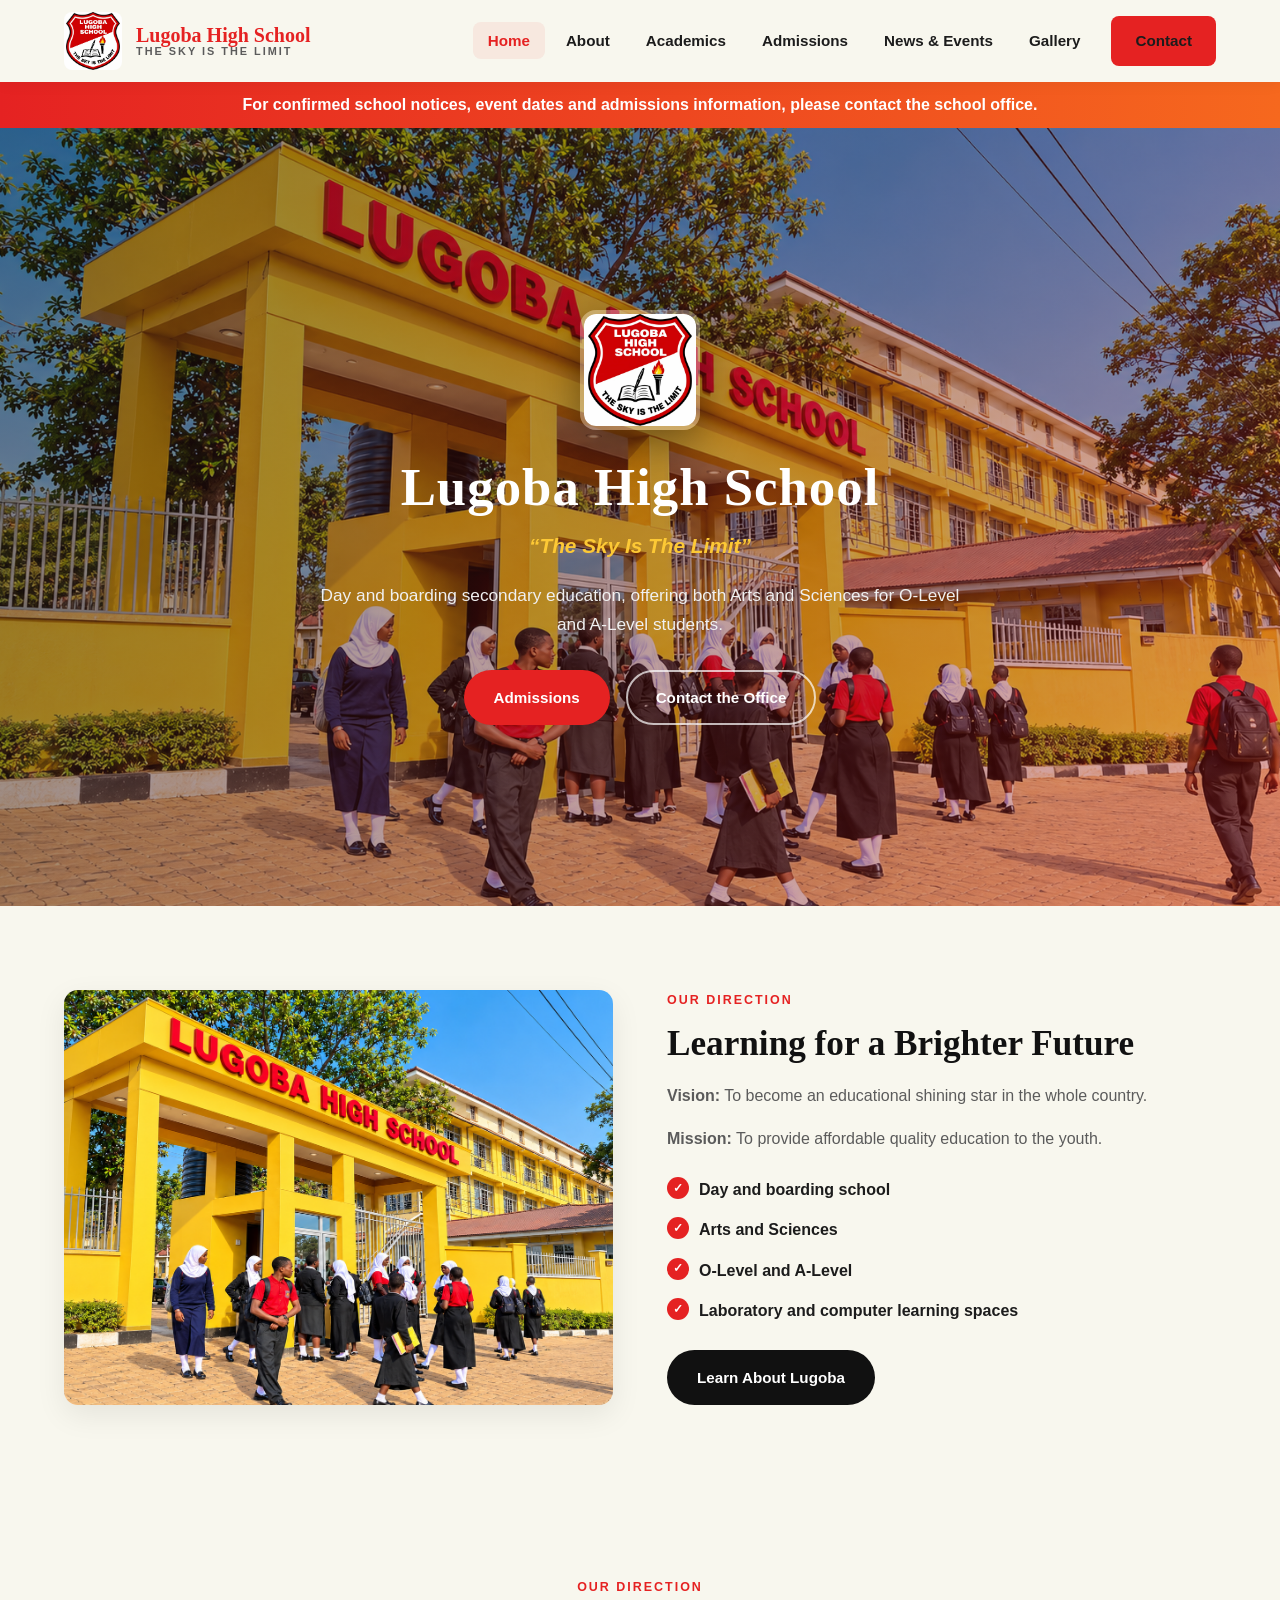
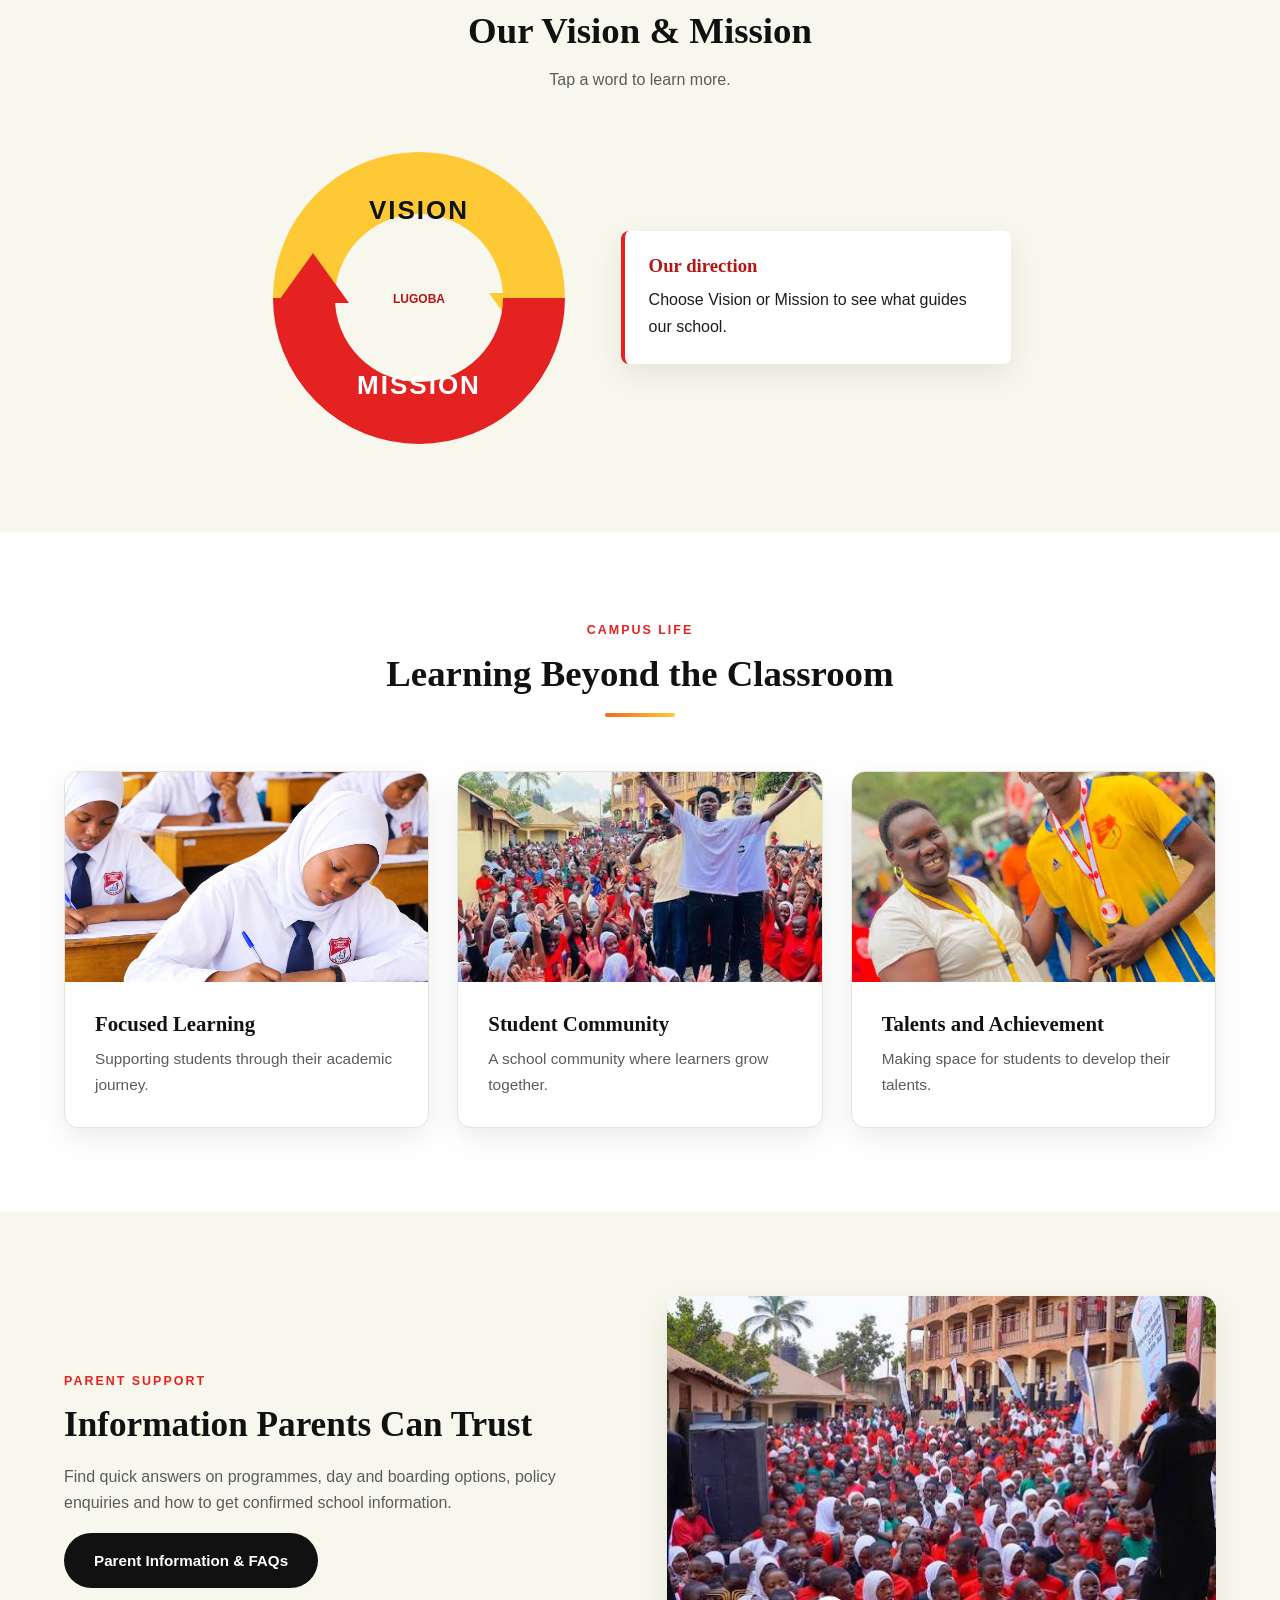
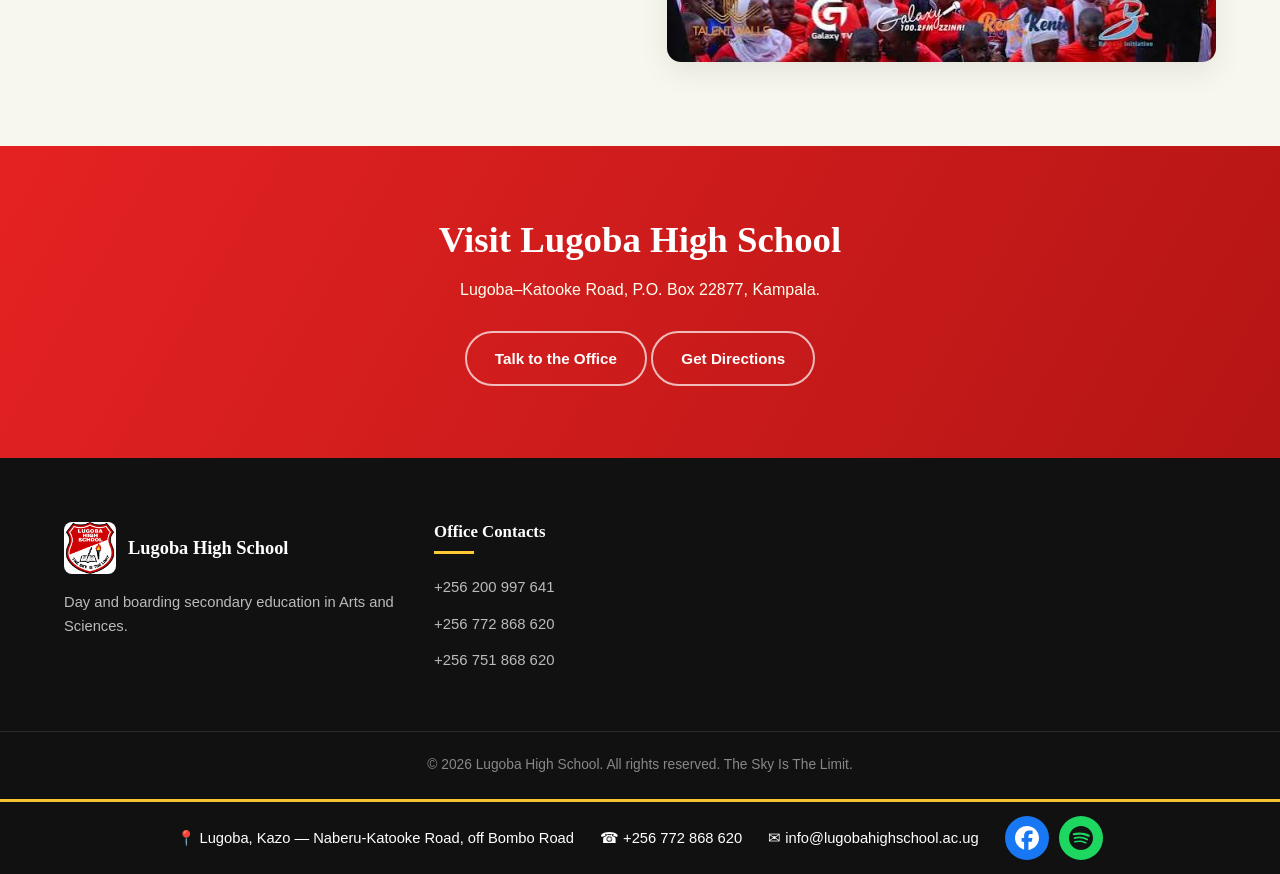
==== commit 26853c31: "Add mission and vision interactive preview" ====
--- a/index.html
+++ b/index.html
@@ -1,83 +1 @@
-<!doctype html>
-<html lang="en">
-<head>
-  <meta charset="utf-8">
-  <meta name="viewport" content="width=device-width,initial-scale=1">
-  <title>Lugoba High School | The Sky Is The Limit</title>
-  <meta name="description" content="Day and boarding secondary education in Arts and Sciences for O-Level and A-Level learners at Lugoba High School.">
-  <link rel="canonical" href="https://asha1512-i.github.io/lugoba-high-school/">
-  <link rel="icon" href="img/badge.webp" type="image/webp">
-  <meta property="og:type" content="website">
-  <meta property="og:title" content="Lugoba High School | The Sky Is The Limit">
-  <meta property="og:description" content="Day and boarding secondary education in Arts and Sciences.">
-  <meta property="og:url" content="https://asha1512-i.github.io/lugoba-high-school/">
-  <meta property="og:image" content="https://asha1512-i.github.io/lugoba-high-school/img/badge.webp">
-  <meta name="twitter:card" content="summary_large_image">
-  <link rel="stylesheet" href="css/styles.css">
-  <link rel="stylesheet" href="css/home-redesign.css">
-  <noscript><style>
-    @media (max-width:1100px) {
-      .home-page .nav { flex-wrap:wrap }
-      .home-page .burger { display:none }
-      .home-page .menu { position:static; order:3; width:100%; max-width:none; height:auto; display:flex; flex-direction:row; align-items:center; gap:4px; overflow-x:auto; overflow-y:hidden; padding:4px 0 8px; background:transparent; box-shadow:none; visibility:visible; transform:none }
-      .home-page .menu li { width:auto; flex:0 0 auto }
-      .home-page .menu a { width:auto; color:var(--ink) }
-      .home-page .menu a.active, .home-page .menu a:hover { color:var(--red-dark); background:#f8efed }
-    }
-  </style></noscript>
-</head>
-<body class="home-page">
-  <a class="home-skip" href="#main">Skip to main content</a>
-  <header class="header">
-    <nav class="nav" aria-label="Main navigation">
-      <a class="brand" href="index.html"><img src="img/badge.webp" alt="Lugoba High School badge" width="700" height="700"><span class="bt">Lugoba High School<span class="bs">The Sky Is The Limit</span></span></a>
-      <ul class="menu" id="menu">
-        <li><a class="active" aria-current="page" href="index.html">Home</a></li>
-        <li><a href="about.html">About</a></li>
-        <li><a href="academics.html">Academics</a></li>
-        <li><a href="admissions.html">Admissions</a></li>
-        <li><a href="parents.html">Parents</a></li>
-        <li><a href="news.html">News &amp; Events</a></li>
-        <li><a href="gallery.html">Gallery</a></li>
-        <li><a class="btn btn-primary" href="contact.html">Contact</a></li>
-      </ul>
-      <button class="burger" id="burger" type="button" aria-label="Toggle navigation" aria-controls="menu" aria-expanded="false"><span></span><span></span><span></span></button>
-    </nav>
-  </header>
-  <div class="home-notice"><div class="home-wrap"><span class="home-notice-label">School notice</span><span>For confirmed school notices, event dates and admissions information, please contact the school office.</span><a href="contact.html">Contact the office <span aria-hidden="true">→</span></a></div></div>
-  <main id="main">
-    <section class="home-hero" aria-labelledby="hero-title">
-      <div class="home-hero-image" role="img" aria-label="Lugoba High School entrance"></div>
-      <div class="home-wrap home-hero-content">
-        <p class="home-eyebrow home-eyebrow-light"><span></span> Welcome to Lugoba High School</p>
-        <h1 id="hero-title">The sky is<br><em>the limit.</em></h1>
-        <p class="home-hero-copy">Day and boarding secondary education in Arts and Sciences for O-Level and A-Level students.</p>
-        <div class="home-actions"><a class="home-button home-button-gold" href="admissions.html">Admissions Information <span aria-hidden="true">→</span></a><a class="home-button home-button-outline" href="about.html">Explore School <span aria-hidden="true">→</span></a></div>
-      </div>
-      <div class="home-hero-bottom"><div class="home-wrap"><span>Learn. Grow. Discover.</span><span>Lugoba · Kampala</span></div></div>
-    </section>
-
-    <section class="home-section home-intro" aria-labelledby="welcome-title">
-      <div class="home-wrap home-intro-grid">
-        <div class="home-intro-image"><img src="img/image%202.jpg" alt="Students at Lugoba High School" width="547" height="365" loading="lazy" decoding="async"><div class="home-image-caption"><span>Our motto</span><strong>The Sky Is The Limit</strong></div></div>
-        <div class="home-intro-copy"><p class="home-eyebrow"><span></span> A welcome to Lugoba</p><h2 id="welcome-title">A place to learn,<br><em>room to grow.</em></h2><p>Lugoba High School offers day and boarding secondary education in both Arts and Sciences for O-Level and A-Level students.</p><p>Guided by our motto, “The Sky Is The Limit”, we work to give young people quality learning opportunities for the future.</p><a class="home-text-link" href="about.html">Get to know our school <span aria-hidden="true">→</span></a></div>
-      </div>
-    </section>
-
-    <section class="home-purpose" aria-labelledby="purpose-title"><div class="home-wrap home-purpose-grid"><div><p class="home-eyebrow"><span></span> Our direction</p><h2 id="purpose-title">A purpose that<br><em>guides us.</em></h2></div><div class="home-purpose-item"><span class="home-number">01</span><h3>Our Vision</h3><p>To become an educational shining star in the whole country.</p></div><div class="home-purpose-item"><span class="home-number">02</span><h3>Our Mission</h3><p>To provide affordable quality education to the youth.</p></div></div></section>
-
-    <section class="home-section home-academics" aria-labelledby="academic-title"><div class="home-wrap"><div class="home-section-head"><div><p class="home-eyebrow"><span></span> Learning at Lugoba</p><h2 id="academic-title">Your journey, <em>your future.</em></h2></div><p>Explore secondary education in Arts and Sciences, with day and boarding options.</p></div><div class="home-programmes"><article class="home-programme"><span class="home-programme-number">01 / ACADEMICS</span><div><h3>O-Level</h3><p>Secondary education for O-Level learners, with Arts and Sciences available.</p><a class="home-text-link" href="academics.html">Explore academics <span aria-hidden="true">→</span></a></div></article><article class="home-programme home-programme-dark"><span class="home-programme-number">02 / ACADEMICS</span><div><h3>A-Level</h3><p>Advanced-level study for learners continuing in Arts and Sciences.</p><a class="home-text-link" href="academics.html">Explore academics <span aria-hidden="true">→</span></a></div></article></div><p class="home-small-note">For subject choices, combinations and entry requirements, please <a href="contact.html">contact the school office</a>.</p></div></section>
-
-    <section class="home-section home-life" aria-labelledby="life-title"><div class="home-wrap"><div class="home-section-head"><div><p class="home-eyebrow"><span></span> Life at Lugoba</p><h2 id="life-title">More than <em>a classroom.</em></h2></div><p>Learning spaces and a wider student community are part of the school experience.</p></div><div class="home-life-grid"><article><img src="img/classroom.webp" alt="Students learning in a classroom" width="1400" height="933" loading="lazy" decoding="async"><div><span>01</span><h3>Learning spaces</h3><p>Classroom, laboratory and computer learning spaces support student learning.</p></div></article><article><img src="img/image%201.jpg" alt="Lugoba High School student community" width="387" height="516" loading="lazy" decoding="async"><div><span>02</span><h3>Student community</h3><p>A school community where learners grow together.</p></div></article><article><img src="img/sports.jpg" alt="Sports activity at Lugoba High School" width="480" height="640" loading="lazy" decoding="async"><div><span>03</span><h3>School activities</h3><p>Sports and other activities are part of the wider school experience.</p></div></article></div></div></section>
-
-    <section class="home-section home-gallery" aria-labelledby="gallery-title"><div class="home-wrap"><div class="home-section-head"><div><p class="home-eyebrow"><span></span> Lugoba in pictures</p><h2 id="gallery-title">A glimpse of <em>school life.</em></h2></div><a class="home-text-link" href="gallery.html">Explore the gallery <span aria-hidden="true">→</span></a></div><div class="home-gallery-grid"><img src="img/entrance.webp" alt="Lugoba High School entrance" width="1600" height="900" loading="lazy" decoding="async"><img src="img/entertainment.jpg" alt="School entertainment activity" width="387" height="516" loading="lazy" decoding="async"><img src="img/image%202.jpg" alt="Students at Lugoba High School" width="547" height="365" loading="lazy" decoding="async"></div></div></section>
-
-    <section class="home-section home-community" aria-label="Information for our community"><div class="home-wrap home-community-grid"><article class="home-community-card"><p class="home-eyebrow"><span></span> News &amp; events</p><h2>Stay connected<br><em>with Lugoba.</em></h2><p>For the latest confirmed school news, event dates and notices, please contact the school office directly.</p><a class="home-text-link" href="news.html">News and notices <span aria-hidden="true">→</span></a></article><article class="home-community-card home-parent-card"><p class="home-eyebrow"><span></span> For parents</p><h2>Information for<br><em>your family.</em></h2><p>Find quick answers on programmes, day and boarding options, policy enquiries and how to get confirmed school information.</p><a class="home-text-link" href="parents.html">Parent information &amp; FAQs <span aria-hidden="true">→</span></a></article></div></section>
-
-    <section class="home-visit" aria-labelledby="visit-title"><div class="home-wrap home-visit-grid"><div><p class="home-eyebrow home-eyebrow-light"><span></span> Start a conversation</p><h2 id="visit-title">Your next step<br><em>starts here.</em></h2><p>Contact the school office for current admissions guidance, requirements and fees.</p><div class="home-actions"><a class="home-button home-button-gold" href="contact.html">Admissions enquiry <span aria-hidden="true">→</span></a><a class="home-button home-button-outline" href="https://www.google.com/maps/search/?api=1&amp;query=Lugoba%20Katooke%20Road%2C%20Kampala" target="_blank" rel="noopener noreferrer">Get directions <span aria-hidden="true">↗</span></a></div></div><div class="home-visit-detail"><span>Visit Lugoba High School</span><p>Lugoba–Katooke Road<br>P.O. Box 22877, Kampala</p><a href="tel:+256200997641">+256 200 997 641</a></div></div></section>
-  </main>
-  <footer class="footer"><div class="container"><div class="fgrid"><div><div class="fbrand"><img src="img/badge.webp" alt="Lugoba High School badge" width="700" height="700" loading="lazy" decoding="async"><b>Lugoba High School</b></div><p>Day and boarding secondary education in Arts and Sciences.</p><div class="fsocial" aria-label="School social media"><a href="https://www.facebook.com/groups/luhis/" target="_blank" rel="noopener noreferrer" aria-label="Lugoba High School Facebook group">f</a><a href="https://open.spotify.com/artist/0lJBjRxOYn2JRGLS1HIOl6" target="_blank" rel="noopener noreferrer" aria-label="Lugoba High School on Spotify">S</a></div></div><div><h4>Explore</h4><ul><li><a href="about.html">About Us</a></li><li><a href="academics.html">Academics</a></li><li><a href="admissions.html">Admissions</a></li><li><a href="parents.html">Parents</a></li><li><a href="news.html">News &amp; Events</a></li><li><a href="gallery.html">Gallery</a></li></ul></div><div><h4>Office Contacts</h4><ul><li><a href="tel:+256200997641">+256 200 997 641</a></li><li><a href="tel:+256772868620">+256 772 868 620</a></li><li><a href="tel:+256751868620">+256 751 868 620</a></li><li><a href="mailto:info@lugobahighschool.ac.ug">info@lugobahighschool.ac.ug</a></li><li><a href="contact.html">Contact the office</a></li></ul></div><div><h4>Find Us</h4><p>Lugoba–Katooke Road<br>P.O. Box 22877, Kampala</p><a class="home-footer-link" href="https://www.google.com/maps/search/?api=1&amp;query=Lugoba%20Katooke%20Road%2C%20Kampala" target="_blank" rel="noopener noreferrer">Get directions ↗</a></div></div></div><div class="copy">&copy; <span id="year">2026</span> Lugoba High School. All rights reserved. <span>The Sky Is The Limit.</span></div></footer>
-  <script src="js/main.js"></script>
-  <script>const homeMenu=document.getElementById('menu'),homeBurger=document.getElementById('burger');if(homeMenu&&homeBurger){const syncHomeMenu=()=>homeBurger.setAttribute('aria-expanded',String(homeMenu.classList.contains('open')));new MutationObserver(syncHomeMenu).observe(homeMenu,{attributes:true,attributeFilter:['class']});syncHomeMenu()}</script>
-</body>
-</html>
+<!doctype html><html lang="en"><head><meta charset="utf-8"><meta name="viewport" content="width=device-width,initial-scale=1"><title>Lugoba High School | The Sky Is The Limit</title><meta name="description" content="Day and boarding secondary education in Arts and Sciences."><link rel="canonical" href="https://asha1512-i.github.io/lugoba-high-school/"><link rel="icon" href="img/badge.webp" type="image/png"><meta property="og:type" content="website"><meta property="og:title" content="Lugoba High School | The Sky Is The Limit"><meta property="og:description" content="Day and boarding secondary education in Arts and Sciences."><meta property="og:url" content="https://asha1512-i.github.io/lugoba-high-school/"><meta property="og:image" content="https://asha1512-i.github.io/lugoba-high-school/img/badge.webp"><meta name="twitter:card" content="summary_large_image"><link rel="stylesheet" href="css/styles.css"></head><body><header class="header"><nav class="nav"><a class="brand" href="index.html"><img src="img/badge.webp" alt="Lugoba badge"><span class="bt">Lugoba High School<span class="bs">The Sky Is The Limit</span></span></a><ul class="menu" id="menu"><li><a class="active" href="index.html">Home</a></li><li><a href="about.html">About</a></li><li><a href="academics.html">Academics</a></li><li><a href="admissions.html">Admissions</a></li><li><a href="news.html">News &amp; Events</a></li><li><a href="gallery.html">Gallery</a></li><li><a class="btn btn-primary" href="contact.html">Contact</a></li></ul><button class="burger" id="burger" aria-label="Menu"><span></span><span></span><span></span></button></nav></header><div class="marquee" role="status"><div class="container">For confirmed school notices, event dates and admissions information, please contact the school office.</div></div><section class="hero"><div class="container"><img class="badge-float" src="img/badge.webp" alt="Lugoba High School badge"><h1>Lugoba High School</h1><p class="motto">“The Sky Is The Limit”</p><p>Day and boarding secondary education, offering both Arts and Sciences for O-Level and A-Level students.</p><div class="hero-btns"><a class="btn btn-primary" href="admissions.html">Admissions</a><a class="btn btn-ghost" href="contact.html">Contact the Office</a></div></div></section><section class="sec"><div class="container two-col reveal"><img src="img/Lugoba%20High%20School%20Entrance%20Scene.png" alt="Lugoba High School campus"><div><span class="kicker">Our direction</span><h2>Learning for a Brighter Future</h2><p><strong>Vision:</strong> To become an educational shining star in the whole country.</p><p><strong>Mission:</strong> To provide affordable quality education to the youth.</p><ul class="ticks"><li>Day and boarding school</li><li>Arts and Sciences</li><li>O-Level and A-Level</li><li>Laboratory and computer learning spaces</li></ul><a class="btn btn-dark" href="about.html">Learn About Lugoba</a></div></div></section><section class="sec" aria-labelledby="direction-heading"><div class="container"><div class="sec-head"><span class="kicker">Our direction</span><h2 id="direction-heading">Our Vision &amp; Mission</h2><p>Tap a word to learn more.</p></div><div class="vm-layout"><svg class="vm-wheel" viewBox="0 0 300 300" aria-label="Choose vision or mission" xmlns="http://www.w3.org/2000/svg"><g class="vm-rotor"><g class="vm-choice" role="button" tabindex="0" aria-label="Show vision" aria-pressed="false" data-vm="vision"><path d="M 35 150 A 115 115 0 0 1 265 150" fill="none" stroke="#FDC935" stroke-width="62"/><path d="M 220 145 L 292 145 L 256 195 Z" fill="#FDC935"/><text x="150" y="71" text-anchor="middle" fill="#111111" font-size="26" font-family="Arial,sans-serif" font-weight="700" letter-spacing="2">VISION</text></g><g class="vm-choice" role="button" tabindex="0" aria-label="Show mission" aria-pressed="false" data-vm="mission"><path d="M 265 150 A 115 115 0 0 1 35 150" fill="none" stroke="#E52222" stroke-width="62"/><path d="M 8 155 L 80 155 L 44 105 Z" fill="#E52222"/><text x="150" y="246" text-anchor="middle" fill="white" font-size="26" font-family="Arial,sans-serif" font-weight="700" letter-spacing="2">MISSION</text></g></g><circle cx="150" cy="150" r="66" fill="#F8F7EE" pointer-events="none"/><text x="150" y="155" text-anchor="middle" fill="#B51515" font-family="Arial,sans-serif" font-size="12" font-weight="700" pointer-events="none">LUGOBA</text></svg><div class="vm-detail" aria-live="polite"><h3 id="vm-title">Our direction</h3><p id="vm-copy">Choose Vision or Mission to see what guides our school.</p><noscript><p><strong>Vision:</strong> To become an educational shining star in the whole country.</p><p><strong>Mission:</strong> To provide affordable quality education to the youth.</p></noscript></div></div></div></section><style>.vm-layout{display:flex;gap:clamp(1.5rem,4vw,4rem);align-items:center;justify-content:center;flex-wrap:wrap}.vm-wheel{width:min(300px,78vw);height:auto;flex:none}.vm-choice{cursor:pointer}.vm-choice:focus-visible{outline:3px solid #111;outline-offset:4px}.vm-choice:hover{filter:brightness(.94)}.vm-rotor{transform-origin:150px 150px;transition:transform .7s ease-in-out}.vm-detail{max-width:390px;border-left:4px solid #E52222;background:#fff;padding:1.5rem;border-radius:8px;box-shadow:0 10px 30px rgba(0,0,0,.08)}.vm-detail h3{color:#B51515;margin-bottom:.6rem}@media(prefers-reduced-motion:reduce){.vm-rotor{transition:none}}</style><script>(function(){var r=document.querySelector('.vm-rotor'),title=document.getElementById('vm-title'),copy=document.getElementById('vm-copy'),angle=0,choices=document.querySelectorAll('[data-vm]');function show(el){var v=el.dataset.vm;angle+=360;r.style.transform='rotate('+angle+'deg)';title.textContent=v==='vision'?'Our Vision':'Our Mission';copy.textContent=v==='vision'?'To become an educational shining star in the whole country.':'To provide affordable quality education to the youth.';choices.forEach(function(c){c.setAttribute('aria-pressed',String(c===el))})}choices.forEach(function(el){el.addEventListener('click',function(){show(el)});el.addEventListener('keydown',function(e){if(e.key==='Enter'||e.key===' '){e.preventDefault();show(el)}})})})()</script><section class="sec why"><div class="container"><div class="sec-head reveal"><span class="kicker">Campus life</span><h2>Learning Beyond the Classroom</h2><div class="divider"></div></div><div class="grid-3"><div class="card reveal"><img class="top" src="img/classroom.webp" alt="Students learning"><div class="card-body"><h3>Focused Learning</h3><p>Supporting students through their academic journey.</p></div></div><div class="card reveal"><img class="top" src="img/image%201.jpg" alt="Student community"><div class="card-body"><h3>Student Community</h3><p>A school community where learners grow together.</p></div></div><div class="card reveal"><img class="top" src="img/sports.jpg" alt="Student achievement"><div class="card-body"><h3>Talents and Achievement</h3><p>Making space for students to develop their talents.</p></div></div></div></div></section><section class="sec"><div class="container two-col reveal"><div><span class="kicker">Parent support</span><h2>Information Parents Can Trust</h2><p>Find quick answers on programmes, day and boarding options, policy enquiries and how to get confirmed school information.</p><a class="btn btn-dark" href="parents.html">Parent Information &amp; FAQs</a></div><img src="img/image%202.jpg" alt="Students at Lugoba High School"></div></section><section class="cta"><div class="container reveal"><h2>Visit Lugoba High School</h2><p>Lugoba–Katooke Road, P.O. Box 22877, Kampala.</p><a class="btn btn-ghost" href="contact.html">Talk to the Office</a> <a class="btn btn-ghost" target="_blank" rel="noopener" href="https://www.google.com/maps/search/?api=1&amp;query=Lugoba%20Katooke%20Road%2C%20Kampala">Get Directions</a></div></section><footer class="footer"><div class="container"><div class="fgrid"><div><div class="fbrand"><img src="img/badge.webp" alt="Lugoba badge"><b>Lugoba High School</b></div><p>Day and boarding secondary education in Arts and Sciences.</p></div><div><h4>Office Contacts</h4><ul><li><a href="tel:+256200997641">+256 200 997 641</a></li><li><a href="tel:+256772868620">+256 772 868 620</a></li><li><a href="tel:+256751868620">+256 751 868 620</a></li></ul></div></div></div><div class="copy">&copy; 2026 Lugoba High School. All rights reserved. The Sky Is The Limit.</div></footer><script src="js/main.js"></script></body></html>
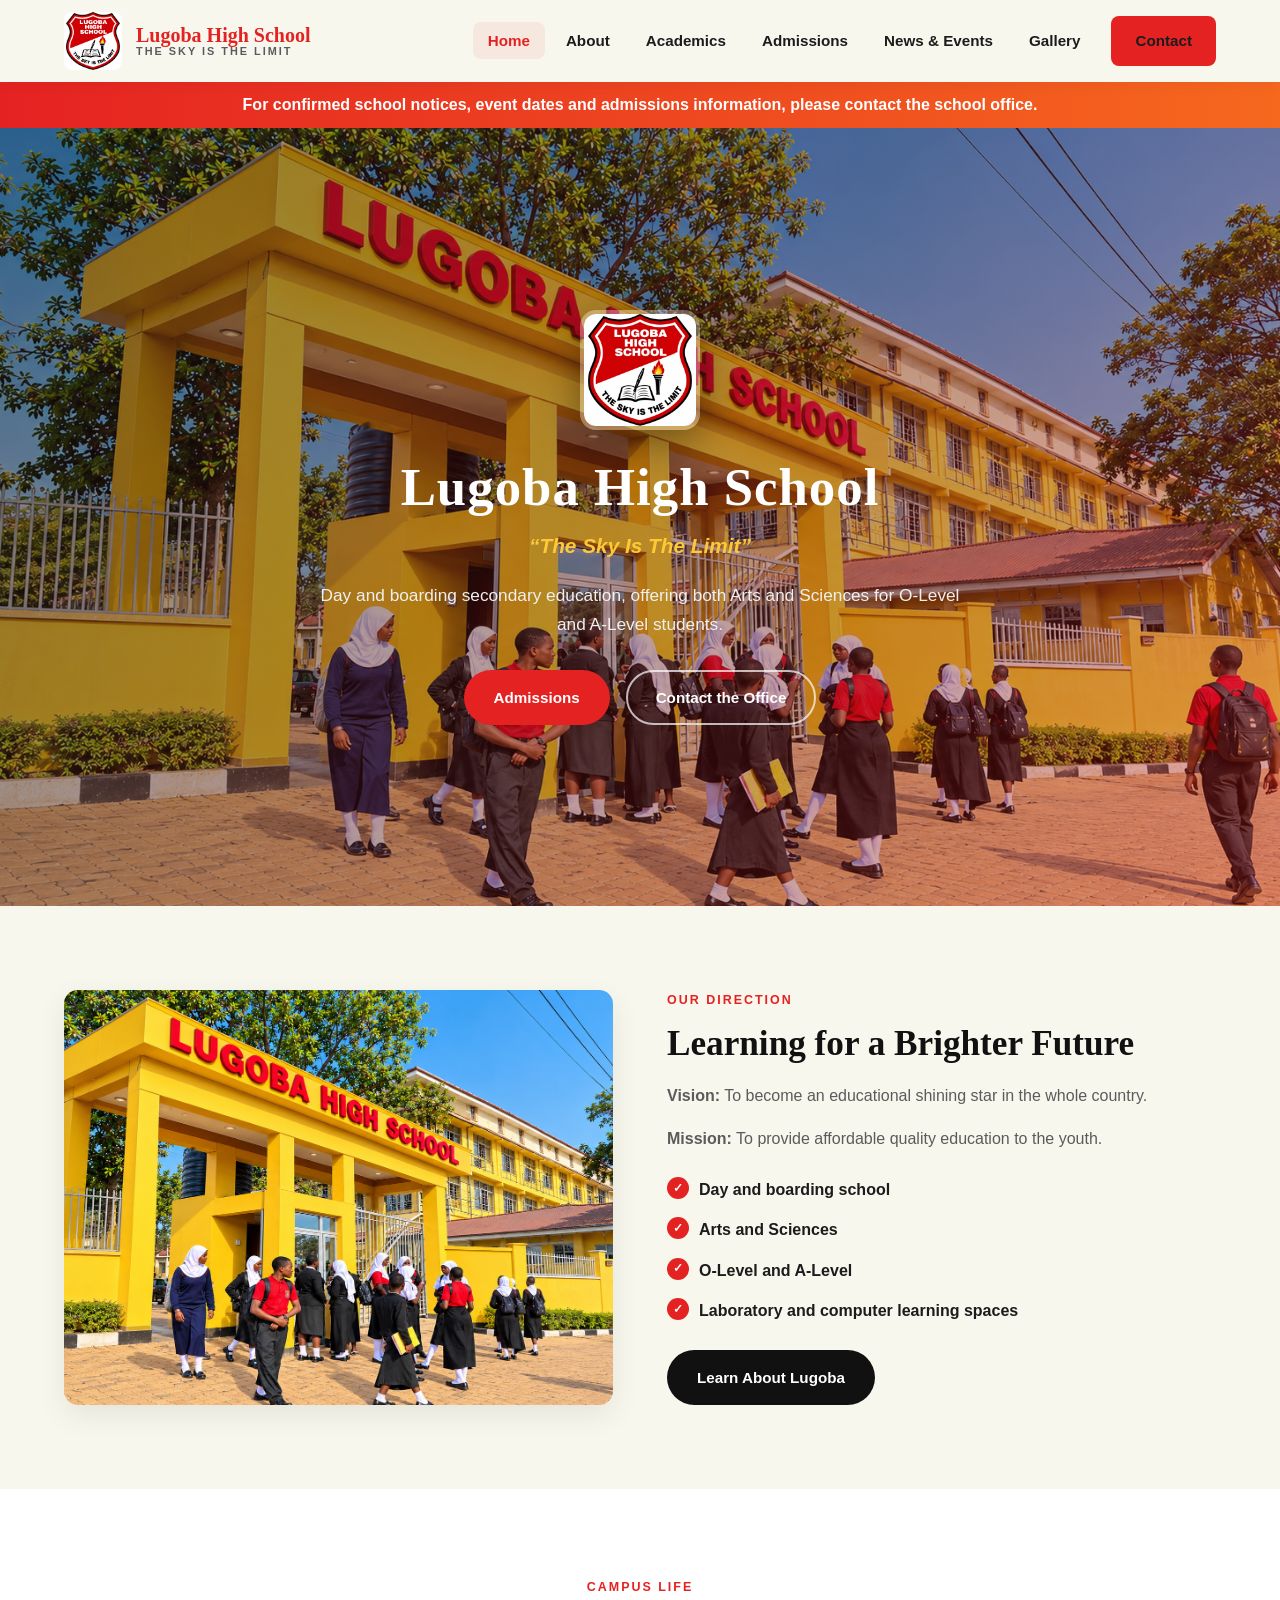
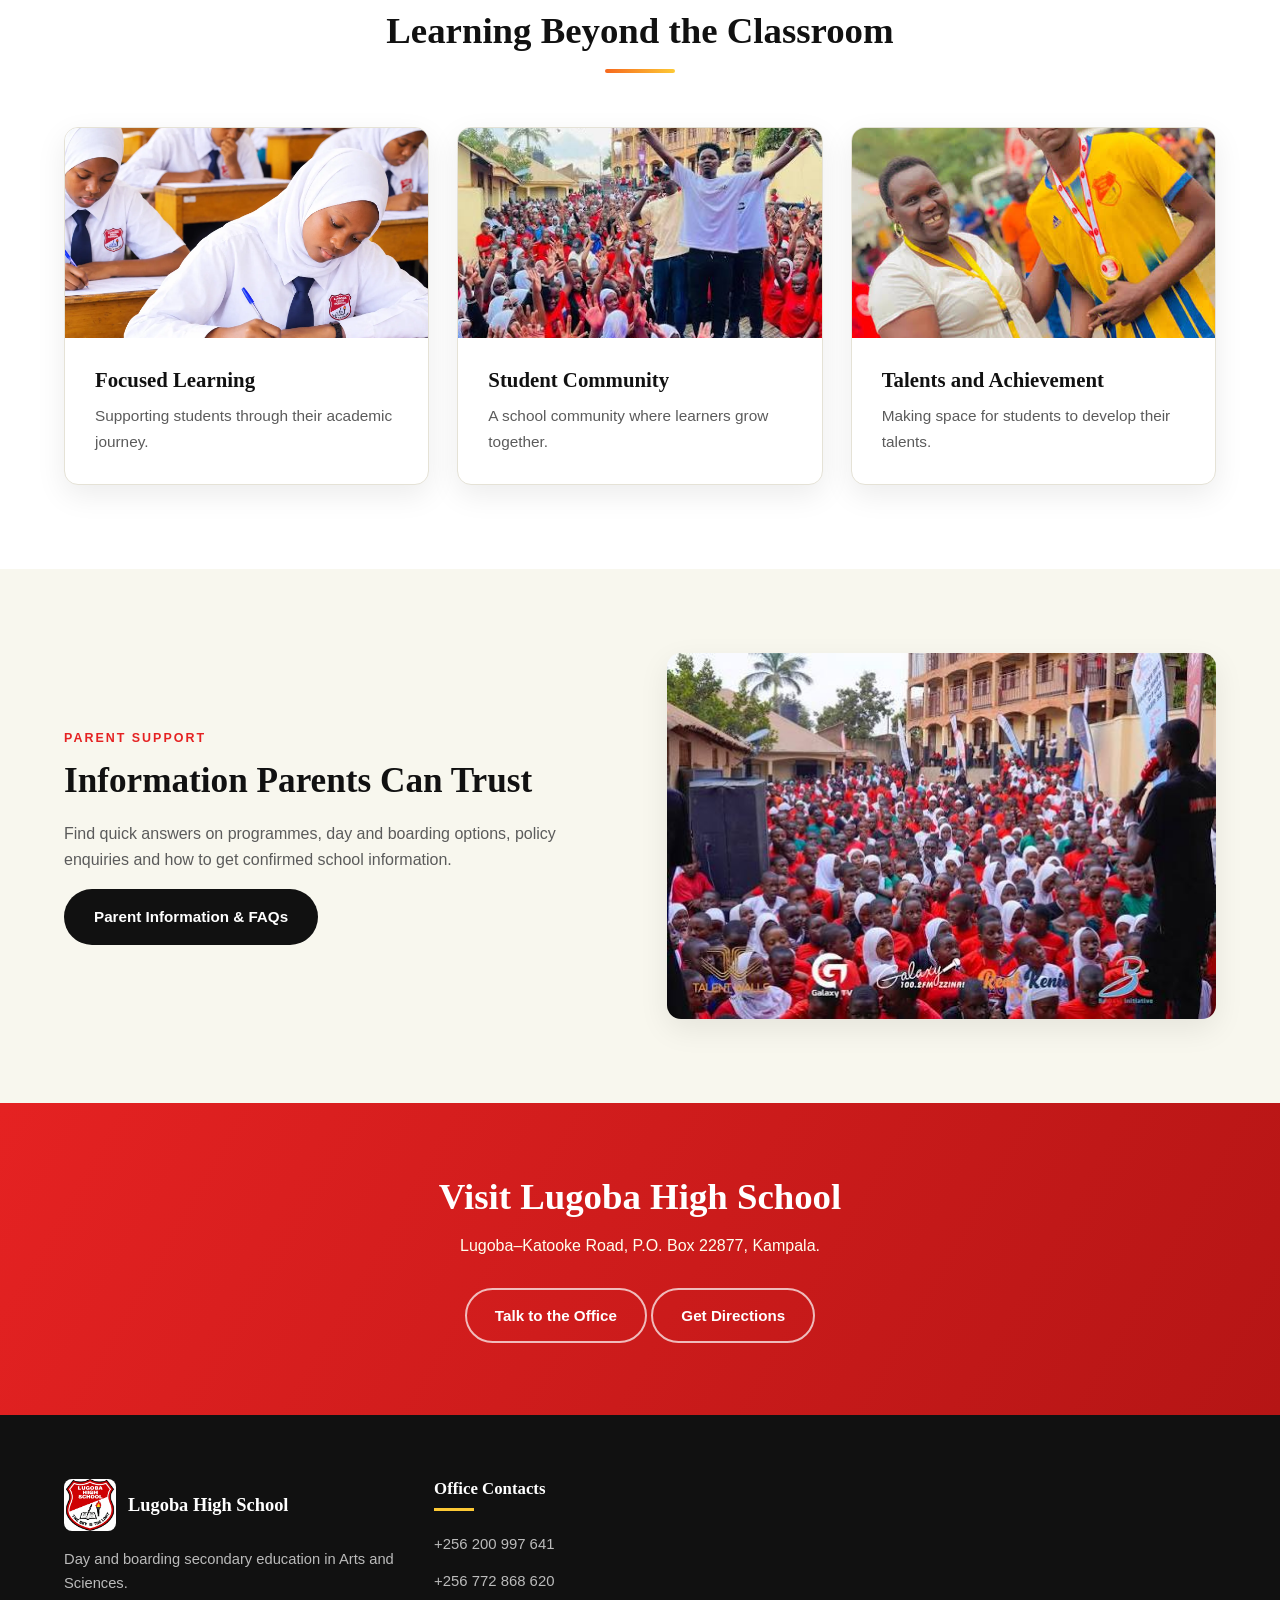
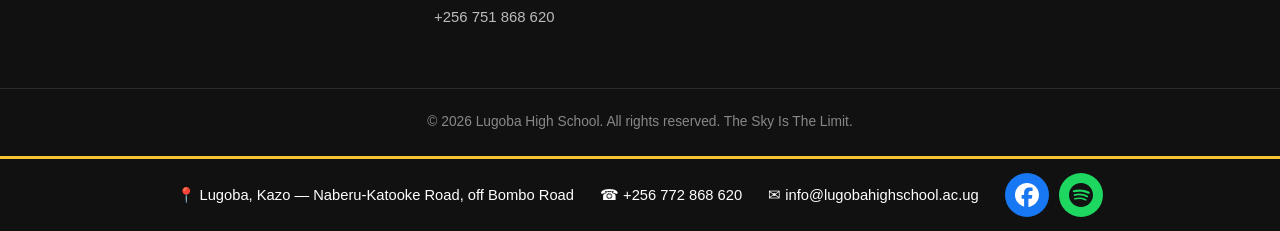
==== commit f5130cb8: "Revoke mission and vision preview" ====
--- a/index.html
+++ b/index.html
@@ -1 +1 @@
-<!doctype html><html lang="en"><head><meta charset="utf-8"><meta name="viewport" content="width=device-width,initial-scale=1"><title>Lugoba High School | The Sky Is The Limit</title><meta name="description" content="Day and boarding secondary education in Arts and Sciences."><link rel="canonical" href="https://asha1512-i.github.io/lugoba-high-school/"><link rel="icon" href="img/badge.webp" type="image/png"><meta property="og:type" content="website"><meta property="og:title" content="Lugoba High School | The Sky Is The Limit"><meta property="og:description" content="Day and boarding secondary education in Arts and Sciences."><meta property="og:url" content="https://asha1512-i.github.io/lugoba-high-school/"><meta property="og:image" content="https://asha1512-i.github.io/lugoba-high-school/img/badge.webp"><meta name="twitter:card" content="summary_large_image"><link rel="stylesheet" href="css/styles.css"></head><body><header class="header"><nav class="nav"><a class="brand" href="index.html"><img src="img/badge.webp" alt="Lugoba badge"><span class="bt">Lugoba High School<span class="bs">The Sky Is The Limit</span></span></a><ul class="menu" id="menu"><li><a class="active" href="index.html">Home</a></li><li><a href="about.html">About</a></li><li><a href="academics.html">Academics</a></li><li><a href="admissions.html">Admissions</a></li><li><a href="news.html">News &amp; Events</a></li><li><a href="gallery.html">Gallery</a></li><li><a class="btn btn-primary" href="contact.html">Contact</a></li></ul><button class="burger" id="burger" aria-label="Menu"><span></span><span></span><span></span></button></nav></header><div class="marquee" role="status"><div class="container">For confirmed school notices, event dates and admissions information, please contact the school office.</div></div><section class="hero"><div class="container"><img class="badge-float" src="img/badge.webp" alt="Lugoba High School badge"><h1>Lugoba High School</h1><p class="motto">“The Sky Is The Limit”</p><p>Day and boarding secondary education, offering both Arts and Sciences for O-Level and A-Level students.</p><div class="hero-btns"><a class="btn btn-primary" href="admissions.html">Admissions</a><a class="btn btn-ghost" href="contact.html">Contact the Office</a></div></div></section><section class="sec"><div class="container two-col reveal"><img src="img/Lugoba%20High%20School%20Entrance%20Scene.png" alt="Lugoba High School campus"><div><span class="kicker">Our direction</span><h2>Learning for a Brighter Future</h2><p><strong>Vision:</strong> To become an educational shining star in the whole country.</p><p><strong>Mission:</strong> To provide affordable quality education to the youth.</p><ul class="ticks"><li>Day and boarding school</li><li>Arts and Sciences</li><li>O-Level and A-Level</li><li>Laboratory and computer learning spaces</li></ul><a class="btn btn-dark" href="about.html">Learn About Lugoba</a></div></div></section><section class="sec" aria-labelledby="direction-heading"><div class="container"><div class="sec-head"><span class="kicker">Our direction</span><h2 id="direction-heading">Our Vision &amp; Mission</h2><p>Tap a word to learn more.</p></div><div class="vm-layout"><svg class="vm-wheel" viewBox="0 0 300 300" aria-label="Choose vision or mission" xmlns="http://www.w3.org/2000/svg"><g class="vm-rotor"><g class="vm-choice" role="button" tabindex="0" aria-label="Show vision" aria-pressed="false" data-vm="vision"><path d="M 35 150 A 115 115 0 0 1 265 150" fill="none" stroke="#FDC935" stroke-width="62"/><path d="M 220 145 L 292 145 L 256 195 Z" fill="#FDC935"/><text x="150" y="71" text-anchor="middle" fill="#111111" font-size="26" font-family="Arial,sans-serif" font-weight="700" letter-spacing="2">VISION</text></g><g class="vm-choice" role="button" tabindex="0" aria-label="Show mission" aria-pressed="false" data-vm="mission"><path d="M 265 150 A 115 115 0 0 1 35 150" fill="none" stroke="#E52222" stroke-width="62"/><path d="M 8 155 L 80 155 L 44 105 Z" fill="#E52222"/><text x="150" y="246" text-anchor="middle" fill="white" font-size="26" font-family="Arial,sans-serif" font-weight="700" letter-spacing="2">MISSION</text></g></g><circle cx="150" cy="150" r="66" fill="#F8F7EE" pointer-events="none"/><text x="150" y="155" text-anchor="middle" fill="#B51515" font-family="Arial,sans-serif" font-size="12" font-weight="700" pointer-events="none">LUGOBA</text></svg><div class="vm-detail" aria-live="polite"><h3 id="vm-title">Our direction</h3><p id="vm-copy">Choose Vision or Mission to see what guides our school.</p><noscript><p><strong>Vision:</strong> To become an educational shining star in the whole country.</p><p><strong>Mission:</strong> To provide affordable quality education to the youth.</p></noscript></div></div></div></section><style>.vm-layout{display:flex;gap:clamp(1.5rem,4vw,4rem);align-items:center;justify-content:center;flex-wrap:wrap}.vm-wheel{width:min(300px,78vw);height:auto;flex:none}.vm-choice{cursor:pointer}.vm-choice:focus-visible{outline:3px solid #111;outline-offset:4px}.vm-choice:hover{filter:brightness(.94)}.vm-rotor{transform-origin:150px 150px;transition:transform .7s ease-in-out}.vm-detail{max-width:390px;border-left:4px solid #E52222;background:#fff;padding:1.5rem;border-radius:8px;box-shadow:0 10px 30px rgba(0,0,0,.08)}.vm-detail h3{color:#B51515;margin-bottom:.6rem}@media(prefers-reduced-motion:reduce){.vm-rotor{transition:none}}</style><script>(function(){var r=document.querySelector('.vm-rotor'),title=document.getElementById('vm-title'),copy=document.getElementById('vm-copy'),angle=0,choices=document.querySelectorAll('[data-vm]');function show(el){var v=el.dataset.vm;angle+=360;r.style.transform='rotate('+angle+'deg)';title.textContent=v==='vision'?'Our Vision':'Our Mission';copy.textContent=v==='vision'?'To become an educational shining star in the whole country.':'To provide affordable quality education to the youth.';choices.forEach(function(c){c.setAttribute('aria-pressed',String(c===el))})}choices.forEach(function(el){el.addEventListener('click',function(){show(el)});el.addEventListener('keydown',function(e){if(e.key==='Enter'||e.key===' '){e.preventDefault();show(el)}})})})()</script><section class="sec why"><div class="container"><div class="sec-head reveal"><span class="kicker">Campus life</span><h2>Learning Beyond the Classroom</h2><div class="divider"></div></div><div class="grid-3"><div class="card reveal"><img class="top" src="img/classroom.webp" alt="Students learning"><div class="card-body"><h3>Focused Learning</h3><p>Supporting students through their academic journey.</p></div></div><div class="card reveal"><img class="top" src="img/image%201.jpg" alt="Student community"><div class="card-body"><h3>Student Community</h3><p>A school community where learners grow together.</p></div></div><div class="card reveal"><img class="top" src="img/sports.jpg" alt="Student achievement"><div class="card-body"><h3>Talents and Achievement</h3><p>Making space for students to develop their talents.</p></div></div></div></div></section><section class="sec"><div class="container two-col reveal"><div><span class="kicker">Parent support</span><h2>Information Parents Can Trust</h2><p>Find quick answers on programmes, day and boarding options, policy enquiries and how to get confirmed school information.</p><a class="btn btn-dark" href="parents.html">Parent Information &amp; FAQs</a></div><img src="img/image%202.jpg" alt="Students at Lugoba High School"></div></section><section class="cta"><div class="container reveal"><h2>Visit Lugoba High School</h2><p>Lugoba–Katooke Road, P.O. Box 22877, Kampala.</p><a class="btn btn-ghost" href="contact.html">Talk to the Office</a> <a class="btn btn-ghost" target="_blank" rel="noopener" href="https://www.google.com/maps/search/?api=1&amp;query=Lugoba%20Katooke%20Road%2C%20Kampala">Get Directions</a></div></section><footer class="footer"><div class="container"><div class="fgrid"><div><div class="fbrand"><img src="img/badge.webp" alt="Lugoba badge"><b>Lugoba High School</b></div><p>Day and boarding secondary education in Arts and Sciences.</p></div><div><h4>Office Contacts</h4><ul><li><a href="tel:+256200997641">+256 200 997 641</a></li><li><a href="tel:+256772868620">+256 772 868 620</a></li><li><a href="tel:+256751868620">+256 751 868 620</a></li></ul></div></div></div><div class="copy">&copy; 2026 Lugoba High School. All rights reserved. The Sky Is The Limit.</div></footer><script src="js/main.js"></script></body></html>+<!doctype html><html lang="en"><head><meta charset="utf-8"><meta name="viewport" content="width=device-width,initial-scale=1"><title>Lugoba High School | The Sky Is The Limit</title><meta name="description" content="Day and boarding secondary education in Arts and Sciences."><link rel="canonical" href="https://asha1512-i.github.io/lugoba-high-school/"><link rel="icon" href="img/badge.webp" type="image/png"><meta property="og:type" content="website"><meta property="og:title" content="Lugoba High School | The Sky Is The Limit"><meta property="og:description" content="Day and boarding secondary education in Arts and Sciences."><meta property="og:url" content="https://asha1512-i.github.io/lugoba-high-school/"><meta property="og:image" content="https://asha1512-i.github.io/lugoba-high-school/img/badge.webp"><meta name="twitter:card" content="summary_large_image"><link rel="stylesheet" href="css/styles.css"></head><body><header class="header"><nav class="nav"><a class="brand" href="index.html"><img src="img/badge.webp" alt="Lugoba badge"><span class="bt">Lugoba High School<span class="bs">The Sky Is The Limit</span></span></a><ul class="menu" id="menu"><li><a class="active" href="index.html">Home</a></li><li><a href="about.html">About</a></li><li><a href="academics.html">Academics</a></li><li><a href="admissions.html">Admissions</a></li><li><a href="news.html">News &amp; Events</a></li><li><a href="gallery.html">Gallery</a></li><li><a class="btn btn-primary" href="contact.html">Contact</a></li></ul><button class="burger" id="burger" aria-label="Menu"><span></span><span></span><span></span></button></nav></header><div class="marquee" role="status"><div class="container">For confirmed school notices, event dates and admissions information, please contact the school office.</div></div><section class="hero"><div class="container"><img class="badge-float" src="img/badge.webp" alt="Lugoba High School badge"><h1>Lugoba High School</h1><p class="motto">“The Sky Is The Limit”</p><p>Day and boarding secondary education, offering both Arts and Sciences for O-Level and A-Level students.</p><div class="hero-btns"><a class="btn btn-primary" href="admissions.html">Admissions</a><a class="btn btn-ghost" href="contact.html">Contact the Office</a></div></div></section><section class="sec"><div class="container two-col reveal"><img src="img/Lugoba%20High%20School%20Entrance%20Scene.png" alt="Lugoba High School campus"><div><span class="kicker">Our direction</span><h2>Learning for a Brighter Future</h2><p><strong>Vision:</strong> To become an educational shining star in the whole country.</p><p><strong>Mission:</strong> To provide affordable quality education to the youth.</p><ul class="ticks"><li>Day and boarding school</li><li>Arts and Sciences</li><li>O-Level and A-Level</li><li>Laboratory and computer learning spaces</li></ul><a class="btn btn-dark" href="about.html">Learn About Lugoba</a></div></div></section><section class="sec why"><div class="container"><div class="sec-head reveal"><span class="kicker">Campus life</span><h2>Learning Beyond the Classroom</h2><div class="divider"></div></div><div class="grid-3"><div class="card reveal"><img class="top" src="img/classroom.webp" alt="Students learning"><div class="card-body"><h3>Focused Learning</h3><p>Supporting students through their academic journey.</p></div></div><div class="card reveal"><img class="top" src="img/image%201.jpg" alt="Student community"><div class="card-body"><h3>Student Community</h3><p>A school community where learners grow together.</p></div></div><div class="card reveal"><img class="top" src="img/sports.jpg" alt="Student achievement"><div class="card-body"><h3>Talents and Achievement</h3><p>Making space for students to develop their talents.</p></div></div></div></div></section><section class="sec"><div class="container two-col reveal"><div><span class="kicker">Parent support</span><h2>Information Parents Can Trust</h2><p>Find quick answers on programmes, day and boarding options, policy enquiries and how to get confirmed school information.</p><a class="btn btn-dark" href="parents.html">Parent Information &amp; FAQs</a></div><img src="img/image%202.jpg" alt="Students at Lugoba High School"></div></section><section class="cta"><div class="container reveal"><h2>Visit Lugoba High School</h2><p>Lugoba–Katooke Road, P.O. Box 22877, Kampala.</p><a class="btn btn-ghost" href="contact.html">Talk to the Office</a> <a class="btn btn-ghost" target="_blank" rel="noopener" href="https://www.google.com/maps/search/?api=1&amp;query=Lugoba%20Katooke%20Road%2C%20Kampala">Get Directions</a></div></section><footer class="footer"><div class="container"><div class="fgrid"><div><div class="fbrand"><img src="img/badge.webp" alt="Lugoba badge"><b>Lugoba High School</b></div><p>Day and boarding secondary education in Arts and Sciences.</p></div><div><h4>Office Contacts</h4><ul><li><a href="tel:+256200997641">+256 200 997 641</a></li><li><a href="tel:+256772868620">+256 772 868 620</a></li><li><a href="tel:+256751868620">+256 751 868 620</a></li></ul></div></div></div><div class="copy">&copy; 2026 Lugoba High School. All rights reserved. The Sky Is The Limit.</div></footer><script src="js/main.js"></script></body></html>
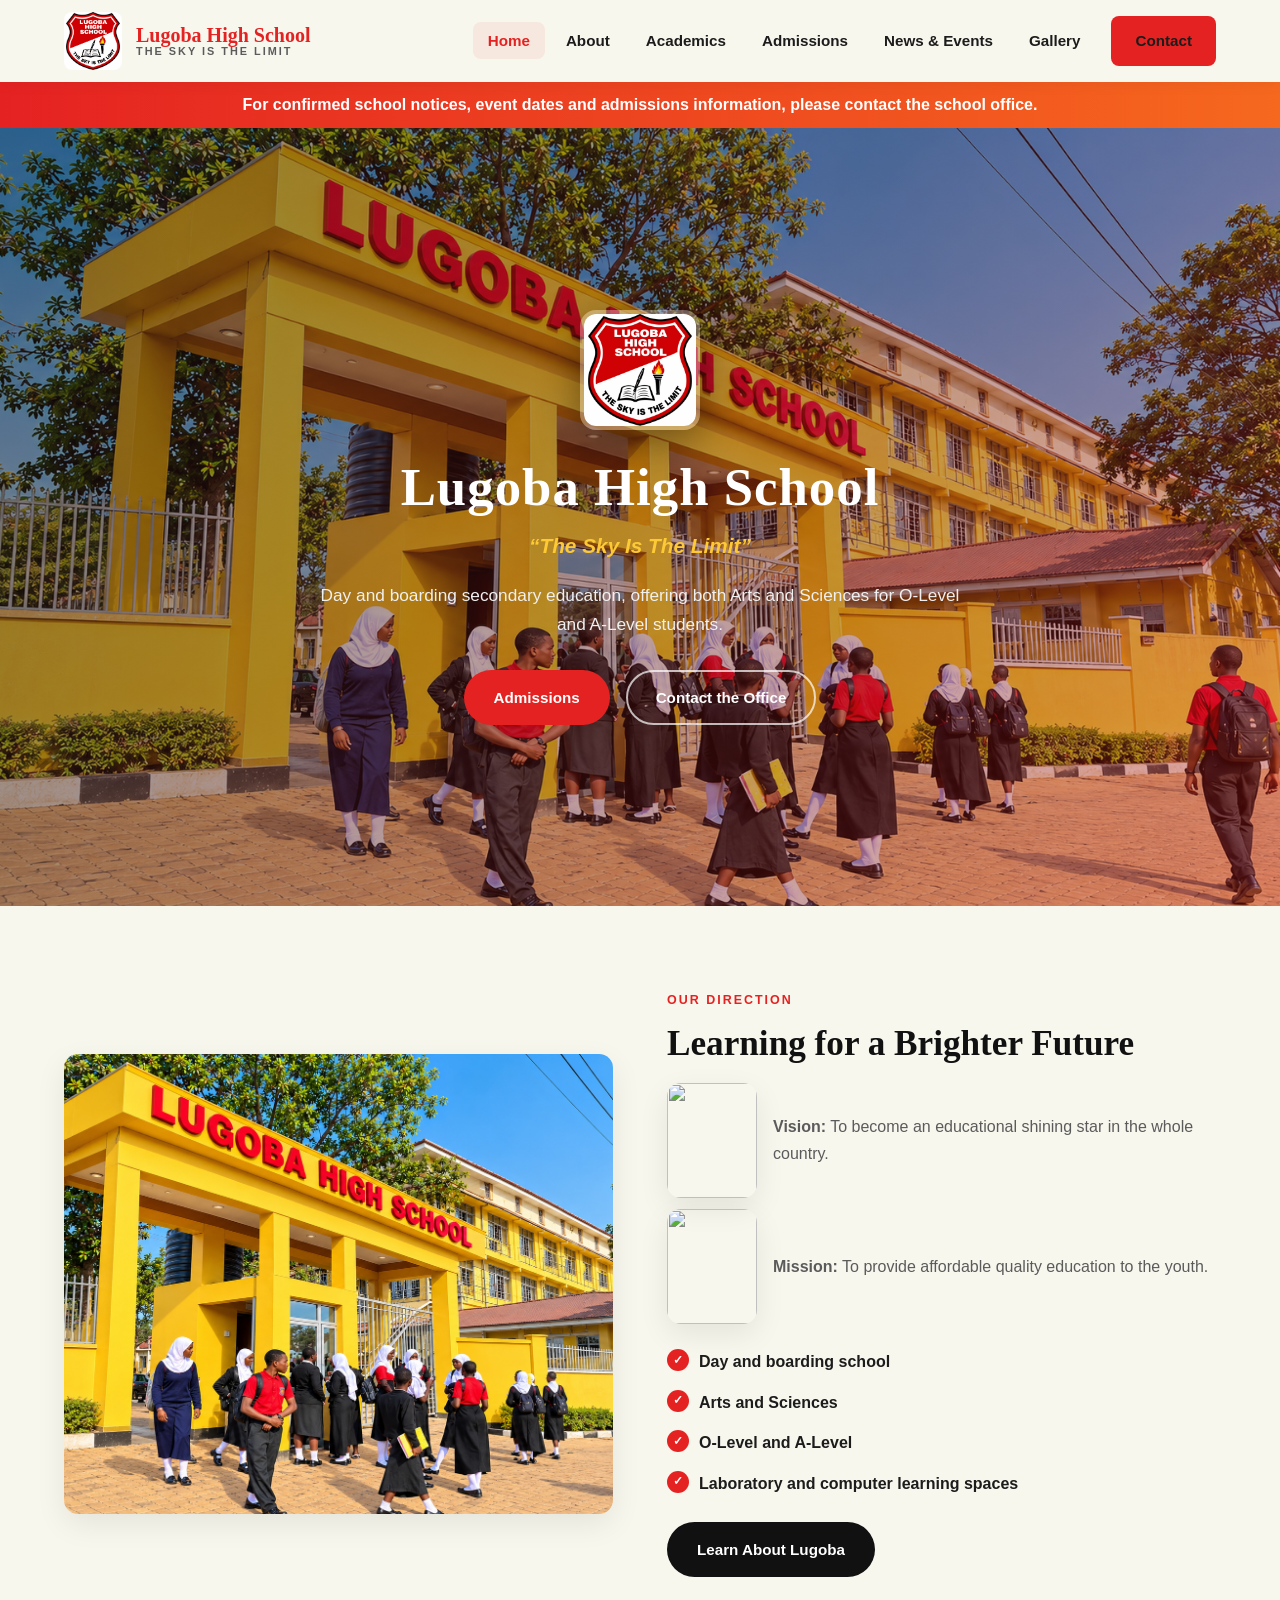
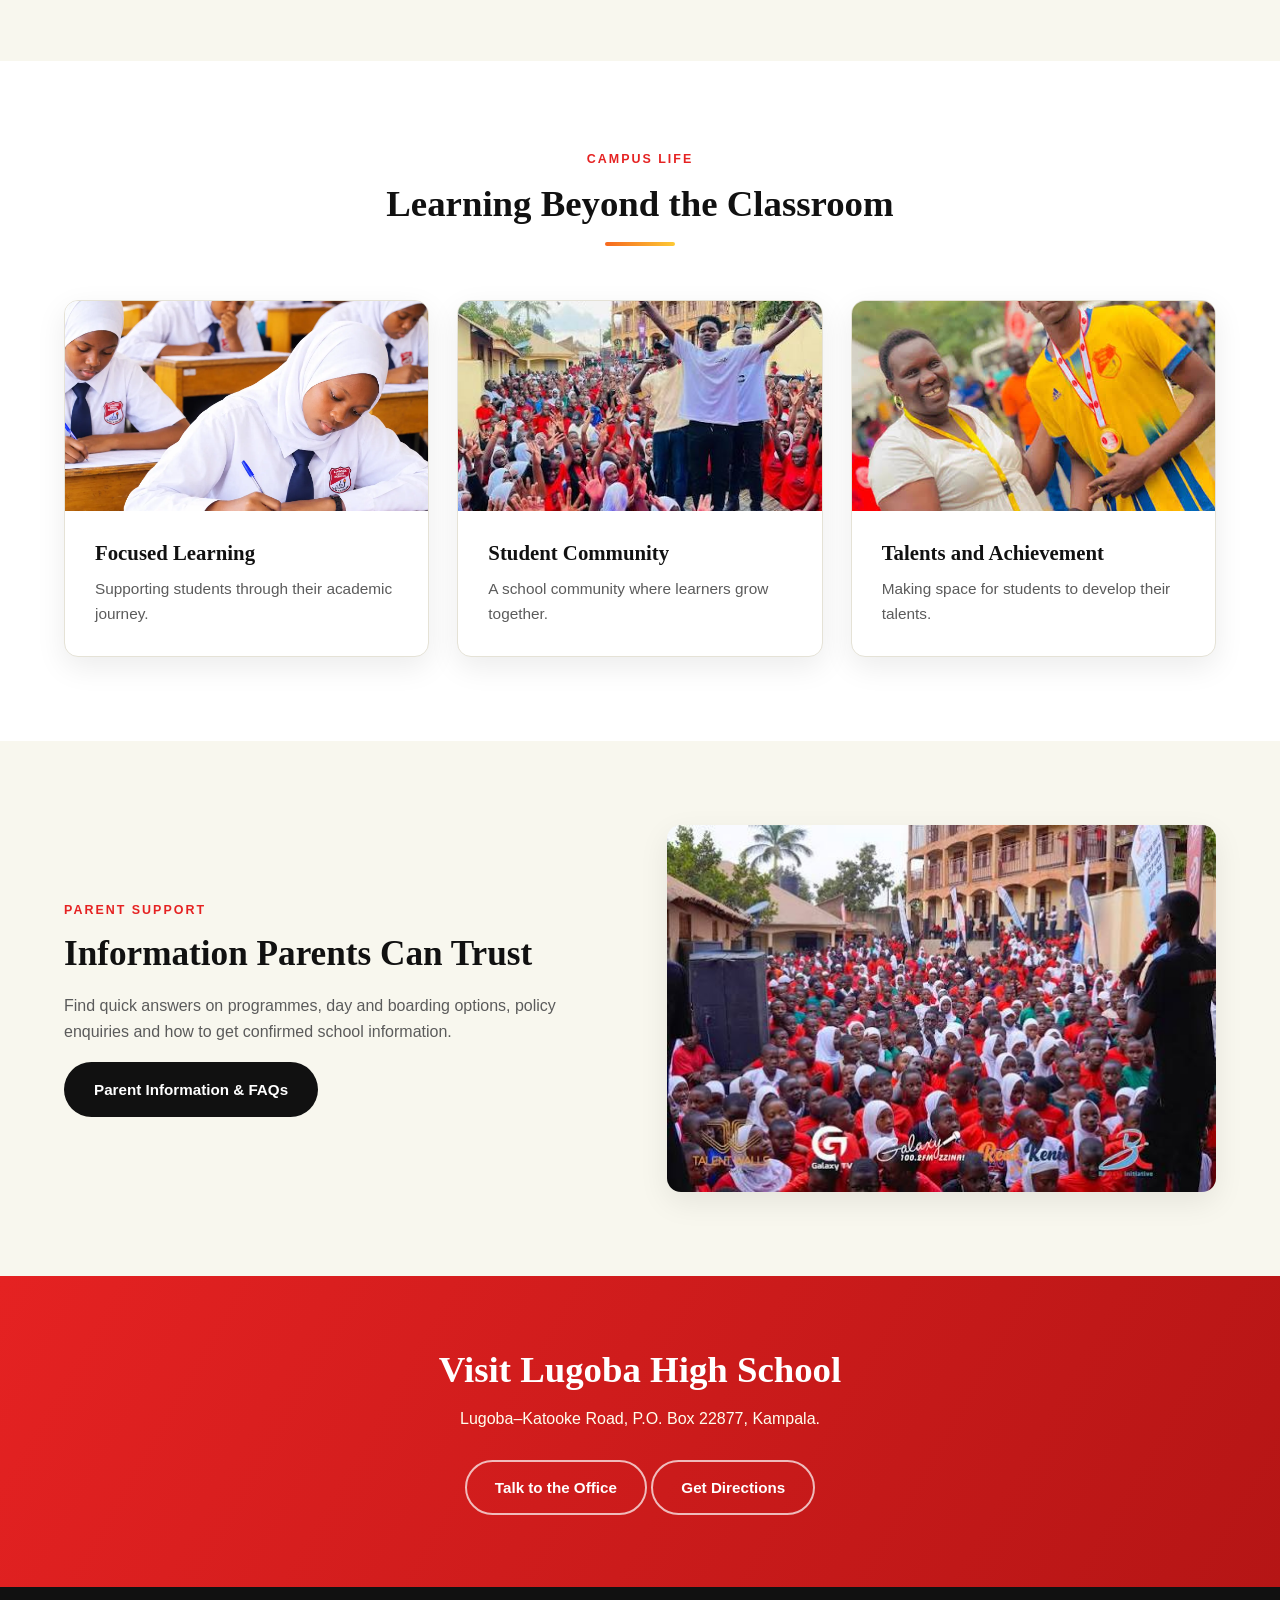
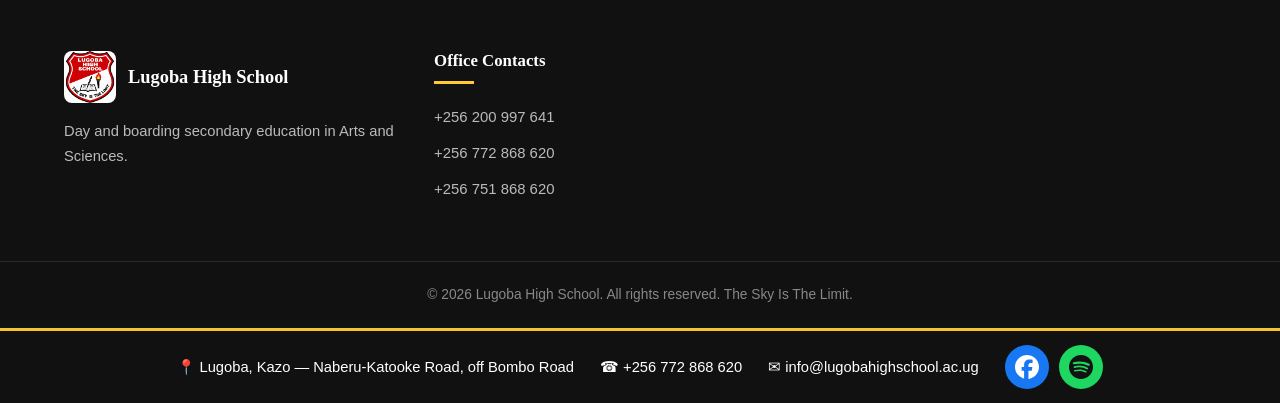
==== commit cb19366c: "Place separate vision and mission figures" ====
--- a/index.html
+++ b/index.html
@@ -1 +1 @@
-<!doctype html><html lang="en"><head><meta charset="utf-8"><meta name="viewport" content="width=device-width,initial-scale=1"><title>Lugoba High School | The Sky Is The Limit</title><meta name="description" content="Day and boarding secondary education in Arts and Sciences."><link rel="canonical" href="https://asha1512-i.github.io/lugoba-high-school/"><link rel="icon" href="img/badge.webp" type="image/png"><meta property="og:type" content="website"><meta property="og:title" content="Lugoba High School | The Sky Is The Limit"><meta property="og:description" content="Day and boarding secondary education in Arts and Sciences."><meta property="og:url" content="https://asha1512-i.github.io/lugoba-high-school/"><meta property="og:image" content="https://asha1512-i.github.io/lugoba-high-school/img/badge.webp"><meta name="twitter:card" content="summary_large_image"><link rel="stylesheet" href="css/styles.css"></head><body><header class="header"><nav class="nav"><a class="brand" href="index.html"><img src="img/badge.webp" alt="Lugoba badge"><span class="bt">Lugoba High School<span class="bs">The Sky Is The Limit</span></span></a><ul class="menu" id="menu"><li><a class="active" href="index.html">Home</a></li><li><a href="about.html">About</a></li><li><a href="academics.html">Academics</a></li><li><a href="admissions.html">Admissions</a></li><li><a href="news.html">News &amp; Events</a></li><li><a href="gallery.html">Gallery</a></li><li><a class="btn btn-primary" href="contact.html">Contact</a></li></ul><button class="burger" id="burger" aria-label="Menu"><span></span><span></span><span></span></button></nav></header><div class="marquee" role="status"><div class="container">For confirmed school notices, event dates and admissions information, please contact the school office.</div></div><section class="hero"><div class="container"><img class="badge-float" src="img/badge.webp" alt="Lugoba High School badge"><h1>Lugoba High School</h1><p class="motto">“The Sky Is The Limit”</p><p>Day and boarding secondary education, offering both Arts and Sciences for O-Level and A-Level students.</p><div class="hero-btns"><a class="btn btn-primary" href="admissions.html">Admissions</a><a class="btn btn-ghost" href="contact.html">Contact the Office</a></div></div></section><section class="sec"><div class="container two-col reveal"><img src="img/Lugoba%20High%20School%20Entrance%20Scene.png" alt="Lugoba High School campus"><div><span class="kicker">Our direction</span><h2>Learning for a Brighter Future</h2><p><strong>Vision:</strong> To become an educational shining star in the whole country.</p><p><strong>Mission:</strong> To provide affordable quality education to the youth.</p><ul class="ticks"><li>Day and boarding school</li><li>Arts and Sciences</li><li>O-Level and A-Level</li><li>Laboratory and computer learning spaces</li></ul><a class="btn btn-dark" href="about.html">Learn About Lugoba</a></div></div></section><section class="sec why"><div class="container"><div class="sec-head reveal"><span class="kicker">Campus life</span><h2>Learning Beyond the Classroom</h2><div class="divider"></div></div><div class="grid-3"><div class="card reveal"><img class="top" src="img/classroom.webp" alt="Students learning"><div class="card-body"><h3>Focused Learning</h3><p>Supporting students through their academic journey.</p></div></div><div class="card reveal"><img class="top" src="img/image%201.jpg" alt="Student community"><div class="card-body"><h3>Student Community</h3><p>A school community where learners grow together.</p></div></div><div class="card reveal"><img class="top" src="img/sports.jpg" alt="Student achievement"><div class="card-body"><h3>Talents and Achievement</h3><p>Making space for students to develop their talents.</p></div></div></div></div></section><section class="sec"><div class="container two-col reveal"><div><span class="kicker">Parent support</span><h2>Information Parents Can Trust</h2><p>Find quick answers on programmes, day and boarding options, policy enquiries and how to get confirmed school information.</p><a class="btn btn-dark" href="parents.html">Parent Information &amp; FAQs</a></div><img src="img/image%202.jpg" alt="Students at Lugoba High School"></div></section><section class="cta"><div class="container reveal"><h2>Visit Lugoba High School</h2><p>Lugoba–Katooke Road, P.O. Box 22877, Kampala.</p><a class="btn btn-ghost" href="contact.html">Talk to the Office</a> <a class="btn btn-ghost" target="_blank" rel="noopener" href="https://www.google.com/maps/search/?api=1&amp;query=Lugoba%20Katooke%20Road%2C%20Kampala">Get Directions</a></div></section><footer class="footer"><div class="container"><div class="fgrid"><div><div class="fbrand"><img src="img/badge.webp" alt="Lugoba badge"><b>Lugoba High School</b></div><p>Day and boarding secondary education in Arts and Sciences.</p></div><div><h4>Office Contacts</h4><ul><li><a href="tel:+256200997641">+256 200 997 641</a></li><li><a href="tel:+256772868620">+256 772 868 620</a></li><li><a href="tel:+256751868620">+256 751 868 620</a></li></ul></div></div></div><div class="copy">&copy; 2026 Lugoba High School. All rights reserved. The Sky Is The Limit.</div></footer><script src="js/main.js"></script></body></html>+<!doctype html><html lang="en"><head><meta charset="utf-8"><meta name="viewport" content="width=device-width,initial-scale=1"><title>Lugoba High School | The Sky Is The Limit</title><meta name="description" content="Day and boarding secondary education in Arts and Sciences."><link rel="canonical" href="https://asha1512-i.github.io/lugoba-high-school/"><link rel="icon" href="img/badge.webp" type="image/png"><meta property="og:type" content="website"><meta property="og:title" content="Lugoba High School | The Sky Is The Limit"><meta property="og:description" content="Day and boarding secondary education in Arts and Sciences."><meta property="og:url" content="https://asha1512-i.github.io/lugoba-high-school/"><meta property="og:image" content="https://asha1512-i.github.io/lugoba-high-school/img/badge.webp"><meta name="twitter:card" content="summary_large_image"><link rel="stylesheet" href="css/styles.css"><style>.purpose-row{display:flex;align-items:center;gap:1rem;margin:0 0 .7rem}.purpose-row img{width:90px;height:115px;object-fit:contain;flex:none}.purpose-row p{margin:0}.purpose-figure{display:block;width:150px;height:190px;object-fit:contain;margin:0 auto 1rem}@media(max-width:480px){.purpose-row img{width:75px;height:105px}}</style></head><body><header class="header"><nav class="nav"><a class="brand" href="index.html"><img src="img/badge.webp" alt="Lugoba badge"><span class="bt">Lugoba High School<span class="bs">The Sky Is The Limit</span></span></a><ul class="menu" id="menu"><li><a class="active" href="index.html">Home</a></li><li><a href="about.html">About</a></li><li><a href="academics.html">Academics</a></li><li><a href="admissions.html">Admissions</a></li><li><a href="news.html">News &amp; Events</a></li><li><a href="gallery.html">Gallery</a></li><li><a class="btn btn-primary" href="contact.html">Contact</a></li></ul><button class="burger" id="burger" aria-label="Menu"><span></span><span></span><span></span></button></nav></header><div class="marquee" role="status"><div class="container">For confirmed school notices, event dates and admissions information, please contact the school office.</div></div><section class="hero"><div class="container"><img class="badge-float" src="img/badge.webp" alt="Lugoba High School badge"><h1>Lugoba High School</h1><p class="motto">“The Sky Is The Limit”</p><p>Day and boarding secondary education, offering both Arts and Sciences for O-Level and A-Level students.</p><div class="hero-btns"><a class="btn btn-primary" href="admissions.html">Admissions</a><a class="btn btn-ghost" href="contact.html">Contact the Office</a></div></div></section><section class="sec"><div class="container two-col reveal"><img src="img/Lugoba%20High%20School%20Entrance%20Scene.png" alt="Lugoba High School campus"><div><span class="kicker">Our direction</span><h2>Learning for a Brighter Future</h2><div class="purpose-row"><img src="img/vision-figure.svg" alt="" loading="lazy"><p><strong>Vision:</strong> To become an educational shining star in the whole country.</p></div><div class="purpose-row"><img src="img/mission-figure.svg" alt="" loading="lazy"><p><strong>Mission:</strong> To provide affordable quality education to the youth.</p></div><ul class="ticks"><li>Day and boarding school</li><li>Arts and Sciences</li><li>O-Level and A-Level</li><li>Laboratory and computer learning spaces</li></ul><a class="btn btn-dark" href="about.html">Learn About Lugoba</a></div></div></section><section class="sec why"><div class="container"><div class="sec-head reveal"><span class="kicker">Campus life</span><h2>Learning Beyond the Classroom</h2><div class="divider"></div></div><div class="grid-3"><div class="card reveal"><img class="top" src="img/classroom.webp" alt="Students learning"><div class="card-body"><h3>Focused Learning</h3><p>Supporting students through their academic journey.</p></div></div><div class="card reveal"><img class="top" src="img/image%201.jpg" alt="Student community"><div class="card-body"><h3>Student Community</h3><p>A school community where learners grow together.</p></div></div><div class="card reveal"><img class="top" src="img/sports.jpg" alt="Student achievement"><div class="card-body"><h3>Talents and Achievement</h3><p>Making space for students to develop their talents.</p></div></div></div></div></section><section class="sec"><div class="container two-col reveal"><div><span class="kicker">Parent support</span><h2>Information Parents Can Trust</h2><p>Find quick answers on programmes, day and boarding options, policy enquiries and how to get confirmed school information.</p><a class="btn btn-dark" href="parents.html">Parent Information &amp; FAQs</a></div><img src="img/image%202.jpg" alt="Students at Lugoba High School"></div></section><section class="cta"><div class="container reveal"><h2>Visit Lugoba High School</h2><p>Lugoba–Katooke Road, P.O. Box 22877, Kampala.</p><a class="btn btn-ghost" href="contact.html">Talk to the Office</a> <a class="btn btn-ghost" target="_blank" rel="noopener" href="https://www.google.com/maps/search/?api=1&amp;query=Lugoba%20Katooke%20Road%2C%20Kampala">Get Directions</a></div></section><footer class="footer"><div class="container"><div class="fgrid"><div><div class="fbrand"><img src="img/badge.webp" alt="Lugoba badge"><b>Lugoba High School</b></div><p>Day and boarding secondary education in Arts and Sciences.</p></div><div><h4>Office Contacts</h4><ul><li><a href="tel:+256200997641">+256 200 997 641</a></li><li><a href="tel:+256772868620">+256 772 868 620</a></li><li><a href="tel:+256751868620">+256 751 868 620</a></li></ul></div></div></div><div class="copy">&copy; 2026 Lugoba High School. All rights reserved. The Sky Is The Limit.</div></footer><script src="js/main.js"></script></body></html>
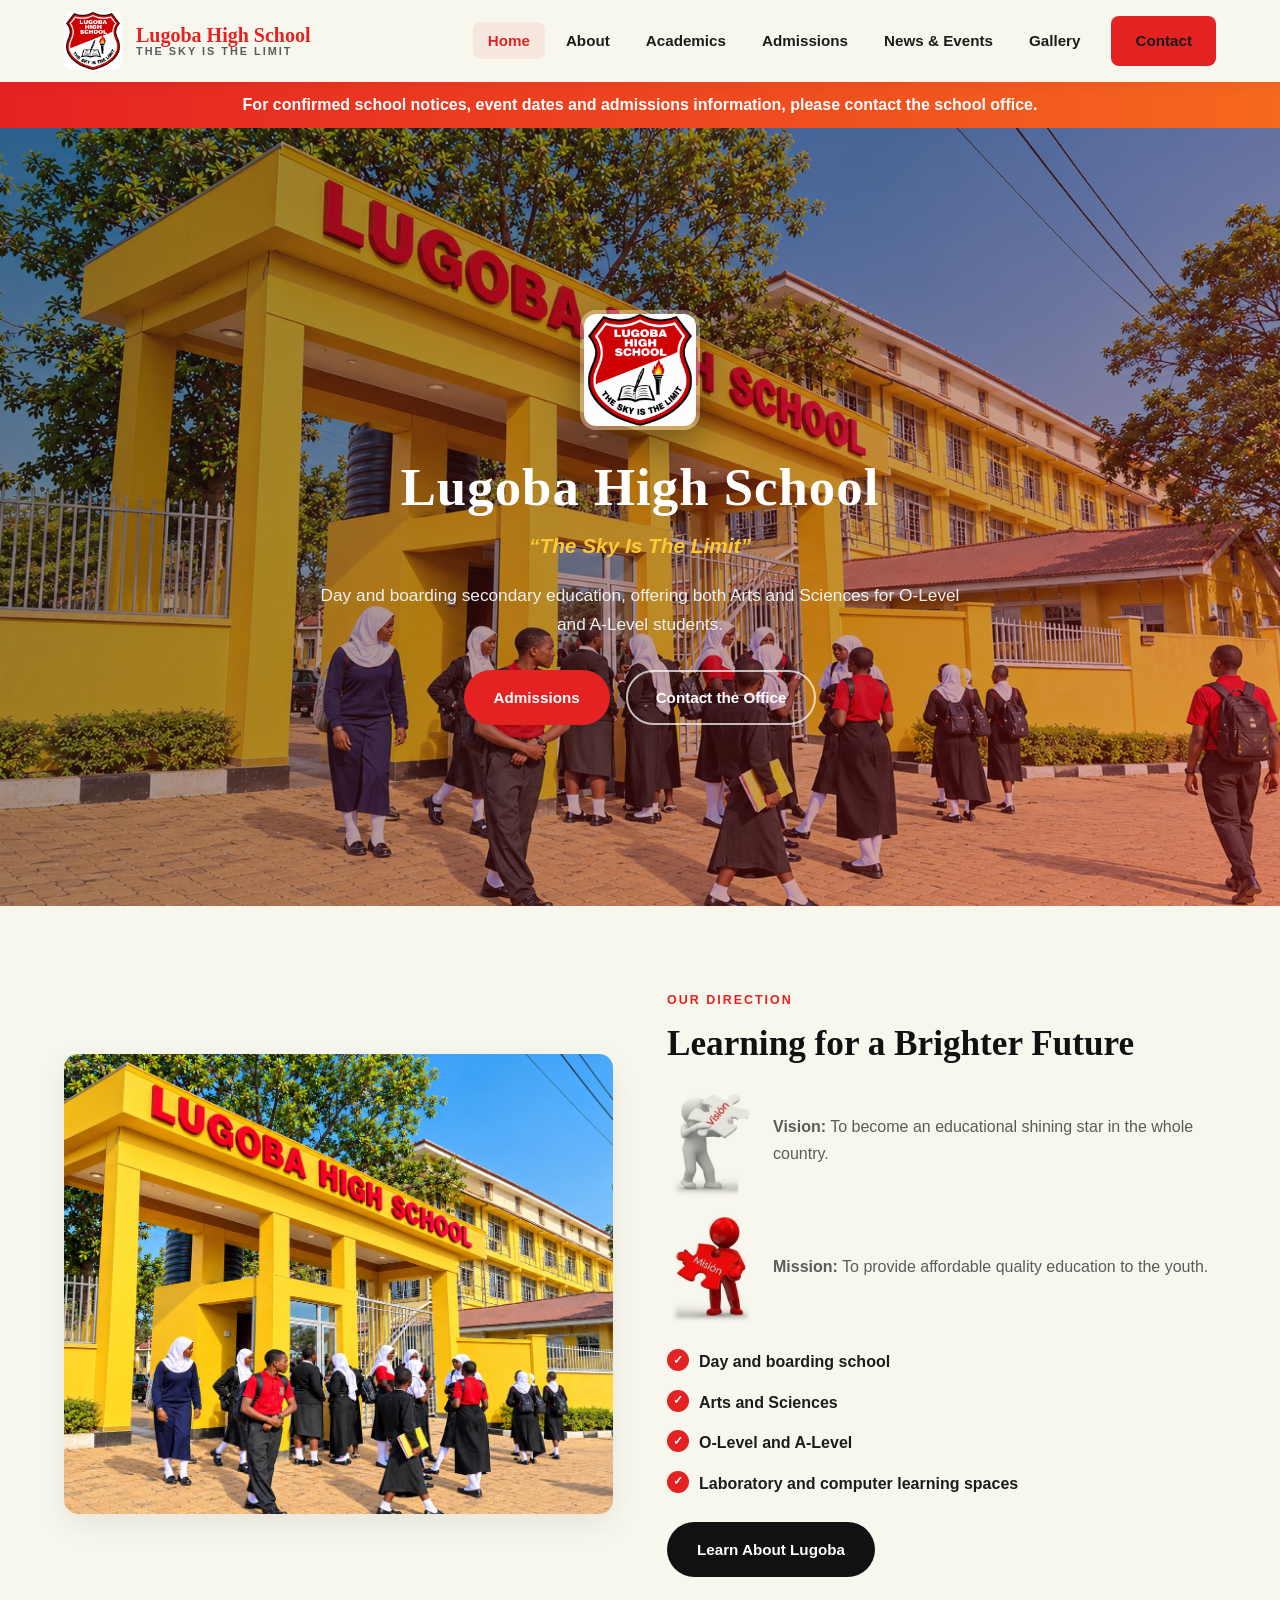
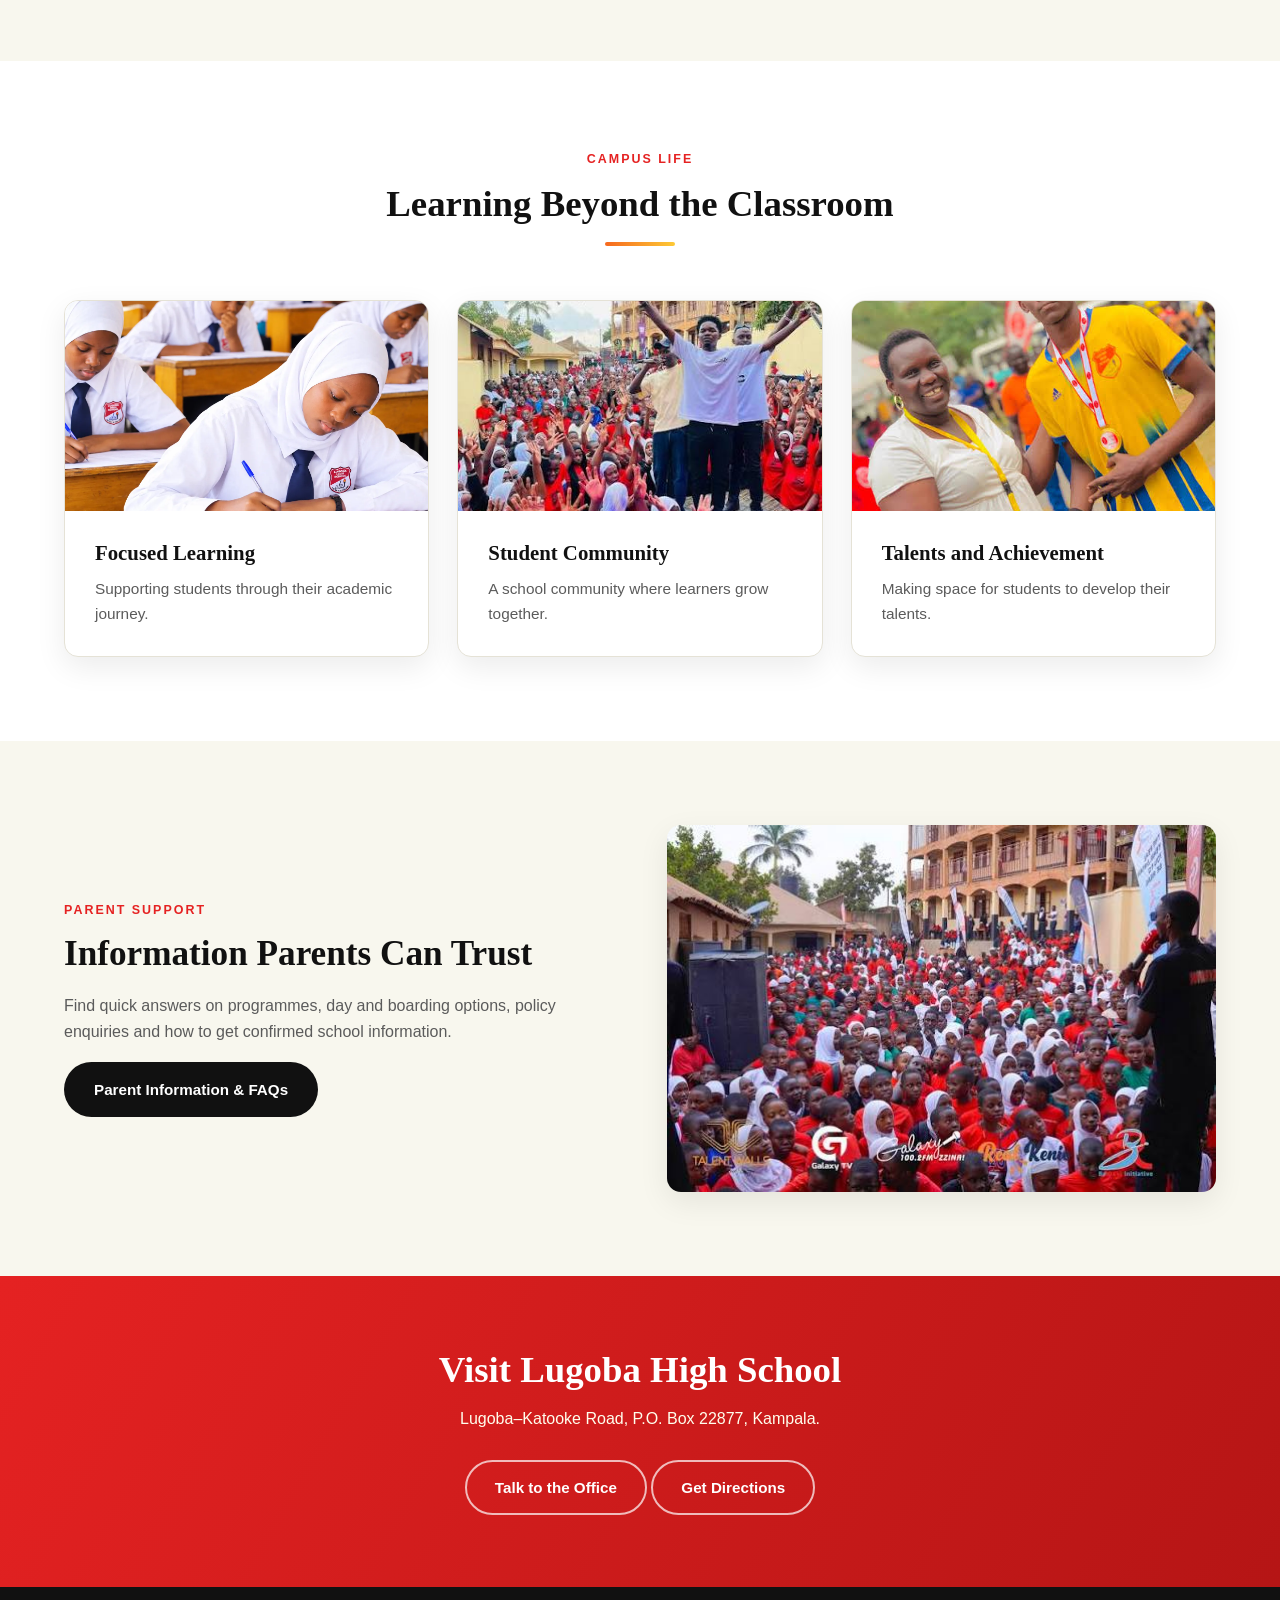
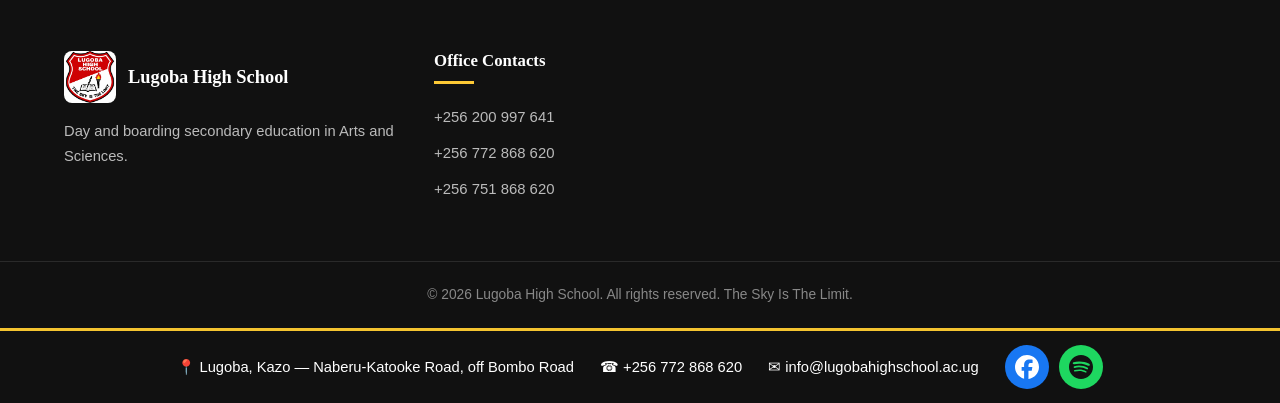
==== commit 3ddf1495: "Blend purpose figures into website" ====
--- a/index.html
+++ b/index.html
@@ -1 +1 @@
-<!doctype html><html lang="en"><head><meta charset="utf-8"><meta name="viewport" content="width=device-width,initial-scale=1"><title>Lugoba High School | The Sky Is The Limit</title><meta name="description" content="Day and boarding secondary education in Arts and Sciences."><link rel="canonical" href="https://asha1512-i.github.io/lugoba-high-school/"><link rel="icon" href="img/badge.webp" type="image/png"><meta property="og:type" content="website"><meta property="og:title" content="Lugoba High School | The Sky Is The Limit"><meta property="og:description" content="Day and boarding secondary education in Arts and Sciences."><meta property="og:url" content="https://asha1512-i.github.io/lugoba-high-school/"><meta property="og:image" content="https://asha1512-i.github.io/lugoba-high-school/img/badge.webp"><meta name="twitter:card" content="summary_large_image"><link rel="stylesheet" href="css/styles.css"><style>.purpose-row{display:flex;align-items:center;gap:1rem;margin:0 0 .7rem}.purpose-row img{width:90px;height:115px;object-fit:contain;flex:none}.purpose-row p{margin:0}.purpose-figure{display:block;width:150px;height:190px;object-fit:contain;margin:0 auto 1rem}@media(max-width:480px){.purpose-row img{width:75px;height:105px}}</style></head><body><header class="header"><nav class="nav"><a class="brand" href="index.html"><img src="img/badge.webp" alt="Lugoba badge"><span class="bt">Lugoba High School<span class="bs">The Sky Is The Limit</span></span></a><ul class="menu" id="menu"><li><a class="active" href="index.html">Home</a></li><li><a href="about.html">About</a></li><li><a href="academics.html">Academics</a></li><li><a href="admissions.html">Admissions</a></li><li><a href="news.html">News &amp; Events</a></li><li><a href="gallery.html">Gallery</a></li><li><a class="btn btn-primary" href="contact.html">Contact</a></li></ul><button class="burger" id="burger" aria-label="Menu"><span></span><span></span><span></span></button></nav></header><div class="marquee" role="status"><div class="container">For confirmed school notices, event dates and admissions information, please contact the school office.</div></div><section class="hero"><div class="container"><img class="badge-float" src="img/badge.webp" alt="Lugoba High School badge"><h1>Lugoba High School</h1><p class="motto">“The Sky Is The Limit”</p><p>Day and boarding secondary education, offering both Arts and Sciences for O-Level and A-Level students.</p><div class="hero-btns"><a class="btn btn-primary" href="admissions.html">Admissions</a><a class="btn btn-ghost" href="contact.html">Contact the Office</a></div></div></section><section class="sec"><div class="container two-col reveal"><img src="img/Lugoba%20High%20School%20Entrance%20Scene.png" alt="Lugoba High School campus"><div><span class="kicker">Our direction</span><h2>Learning for a Brighter Future</h2><div class="purpose-row"><img src="img/vision-figure.svg" alt="" loading="lazy"><p><strong>Vision:</strong> To become an educational shining star in the whole country.</p></div><div class="purpose-row"><img src="img/mission-figure.svg" alt="" loading="lazy"><p><strong>Mission:</strong> To provide affordable quality education to the youth.</p></div><ul class="ticks"><li>Day and boarding school</li><li>Arts and Sciences</li><li>O-Level and A-Level</li><li>Laboratory and computer learning spaces</li></ul><a class="btn btn-dark" href="about.html">Learn About Lugoba</a></div></div></section><section class="sec why"><div class="container"><div class="sec-head reveal"><span class="kicker">Campus life</span><h2>Learning Beyond the Classroom</h2><div class="divider"></div></div><div class="grid-3"><div class="card reveal"><img class="top" src="img/classroom.webp" alt="Students learning"><div class="card-body"><h3>Focused Learning</h3><p>Supporting students through their academic journey.</p></div></div><div class="card reveal"><img class="top" src="img/image%201.jpg" alt="Student community"><div class="card-body"><h3>Student Community</h3><p>A school community where learners grow together.</p></div></div><div class="card reveal"><img class="top" src="img/sports.jpg" alt="Student achievement"><div class="card-body"><h3>Talents and Achievement</h3><p>Making space for students to develop their talents.</p></div></div></div></div></section><section class="sec"><div class="container two-col reveal"><div><span class="kicker">Parent support</span><h2>Information Parents Can Trust</h2><p>Find quick answers on programmes, day and boarding options, policy enquiries and how to get confirmed school information.</p><a class="btn btn-dark" href="parents.html">Parent Information &amp; FAQs</a></div><img src="img/image%202.jpg" alt="Students at Lugoba High School"></div></section><section class="cta"><div class="container reveal"><h2>Visit Lugoba High School</h2><p>Lugoba–Katooke Road, P.O. Box 22877, Kampala.</p><a class="btn btn-ghost" href="contact.html">Talk to the Office</a> <a class="btn btn-ghost" target="_blank" rel="noopener" href="https://www.google.com/maps/search/?api=1&amp;query=Lugoba%20Katooke%20Road%2C%20Kampala">Get Directions</a></div></section><footer class="footer"><div class="container"><div class="fgrid"><div><div class="fbrand"><img src="img/badge.webp" alt="Lugoba badge"><b>Lugoba High School</b></div><p>Day and boarding secondary education in Arts and Sciences.</p></div><div><h4>Office Contacts</h4><ul><li><a href="tel:+256200997641">+256 200 997 641</a></li><li><a href="tel:+256772868620">+256 772 868 620</a></li><li><a href="tel:+256751868620">+256 751 868 620</a></li></ul></div></div></div><div class="copy">&copy; 2026 Lugoba High School. All rights reserved. The Sky Is The Limit.</div></footer><script src="js/main.js"></script></body></html>+<!doctype html><html lang="en"><head><meta charset="utf-8"><meta name="viewport" content="width=device-width,initial-scale=1"><title>Lugoba High School | The Sky Is The Limit</title><meta name="description" content="Day and boarding secondary education in Arts and Sciences."><link rel="canonical" href="https://asha1512-i.github.io/lugoba-high-school/"><link rel="icon" href="img/badge.webp" type="image/png"><meta property="og:type" content="website"><meta property="og:title" content="Lugoba High School | The Sky Is The Limit"><meta property="og:description" content="Day and boarding secondary education in Arts and Sciences."><meta property="og:url" content="https://asha1512-i.github.io/lugoba-high-school/"><meta property="og:image" content="https://asha1512-i.github.io/lugoba-high-school/img/badge.webp"><meta name="twitter:card" content="summary_large_image"><link rel="stylesheet" href="css/styles.css"><style>.purpose-row{display:flex;align-items:center;gap:1rem;margin:0 0 .7rem}.purpose-row img{width:90px;height:115px;object-fit:contain;flex:none}.purpose-row p{margin:0}.purpose-figure{display:block;width:150px;height:190px;object-fit:contain;margin:0 auto 1rem}@media(max-width:480px){.purpose-row img{width:75px;height:105px}}.purpose-row img,.purpose-figure{mix-blend-mode:multiply;box-shadow:none!important;border-radius:0!important}</style></head><body><header class="header"><nav class="nav"><a class="brand" href="index.html"><img src="img/badge.webp" alt="Lugoba badge"><span class="bt">Lugoba High School<span class="bs">The Sky Is The Limit</span></span></a><ul class="menu" id="menu"><li><a class="active" href="index.html">Home</a></li><li><a href="about.html">About</a></li><li><a href="academics.html">Academics</a></li><li><a href="admissions.html">Admissions</a></li><li><a href="news.html">News &amp; Events</a></li><li><a href="gallery.html">Gallery</a></li><li><a class="btn btn-primary" href="contact.html">Contact</a></li></ul><button class="burger" id="burger" aria-label="Menu"><span></span><span></span><span></span></button></nav></header><div class="marquee" role="status"><div class="container">For confirmed school notices, event dates and admissions information, please contact the school office.</div></div><section class="hero"><div class="container"><img class="badge-float" src="img/badge.webp" alt="Lugoba High School badge"><h1>Lugoba High School</h1><p class="motto">“The Sky Is The Limit”</p><p>Day and boarding secondary education, offering both Arts and Sciences for O-Level and A-Level students.</p><div class="hero-btns"><a class="btn btn-primary" href="admissions.html">Admissions</a><a class="btn btn-ghost" href="contact.html">Contact the Office</a></div></div></section><section class="sec"><div class="container two-col reveal"><img src="img/Lugoba%20High%20School%20Entrance%20Scene.png" alt="Lugoba High School campus"><div><span class="kicker">Our direction</span><h2>Learning for a Brighter Future</h2><div class="purpose-row"><img src="img/vision-figure.svg" alt="" loading="lazy"><p><strong>Vision:</strong> To become an educational shining star in the whole country.</p></div><div class="purpose-row"><img src="img/mission-figure.svg" alt="" loading="lazy"><p><strong>Mission:</strong> To provide affordable quality education to the youth.</p></div><ul class="ticks"><li>Day and boarding school</li><li>Arts and Sciences</li><li>O-Level and A-Level</li><li>Laboratory and computer learning spaces</li></ul><a class="btn btn-dark" href="about.html">Learn About Lugoba</a></div></div></section><section class="sec why"><div class="container"><div class="sec-head reveal"><span class="kicker">Campus life</span><h2>Learning Beyond the Classroom</h2><div class="divider"></div></div><div class="grid-3"><div class="card reveal"><img class="top" src="img/classroom.webp" alt="Students learning"><div class="card-body"><h3>Focused Learning</h3><p>Supporting students through their academic journey.</p></div></div><div class="card reveal"><img class="top" src="img/image%201.jpg" alt="Student community"><div class="card-body"><h3>Student Community</h3><p>A school community where learners grow together.</p></div></div><div class="card reveal"><img class="top" src="img/sports.jpg" alt="Student achievement"><div class="card-body"><h3>Talents and Achievement</h3><p>Making space for students to develop their talents.</p></div></div></div></div></section><section class="sec"><div class="container two-col reveal"><div><span class="kicker">Parent support</span><h2>Information Parents Can Trust</h2><p>Find quick answers on programmes, day and boarding options, policy enquiries and how to get confirmed school information.</p><a class="btn btn-dark" href="parents.html">Parent Information &amp; FAQs</a></div><img src="img/image%202.jpg" alt="Students at Lugoba High School"></div></section><section class="cta"><div class="container reveal"><h2>Visit Lugoba High School</h2><p>Lugoba–Katooke Road, P.O. Box 22877, Kampala.</p><a class="btn btn-ghost" href="contact.html">Talk to the Office</a> <a class="btn btn-ghost" target="_blank" rel="noopener" href="https://www.google.com/maps/search/?api=1&amp;query=Lugoba%20Katooke%20Road%2C%20Kampala">Get Directions</a></div></section><footer class="footer"><div class="container"><div class="fgrid"><div><div class="fbrand"><img src="img/badge.webp" alt="Lugoba badge"><b>Lugoba High School</b></div><p>Day and boarding secondary education in Arts and Sciences.</p></div><div><h4>Office Contacts</h4><ul><li><a href="tel:+256200997641">+256 200 997 641</a></li><li><a href="tel:+256772868620">+256 772 868 620</a></li><li><a href="tel:+256751868620">+256 751 868 620</a></li></ul></div></div></div><div class="copy">&copy; 2026 Lugoba High School. All rights reserved. The Sky Is The Limit.</div></footer><script src="js/main.js"></script></body></html>
